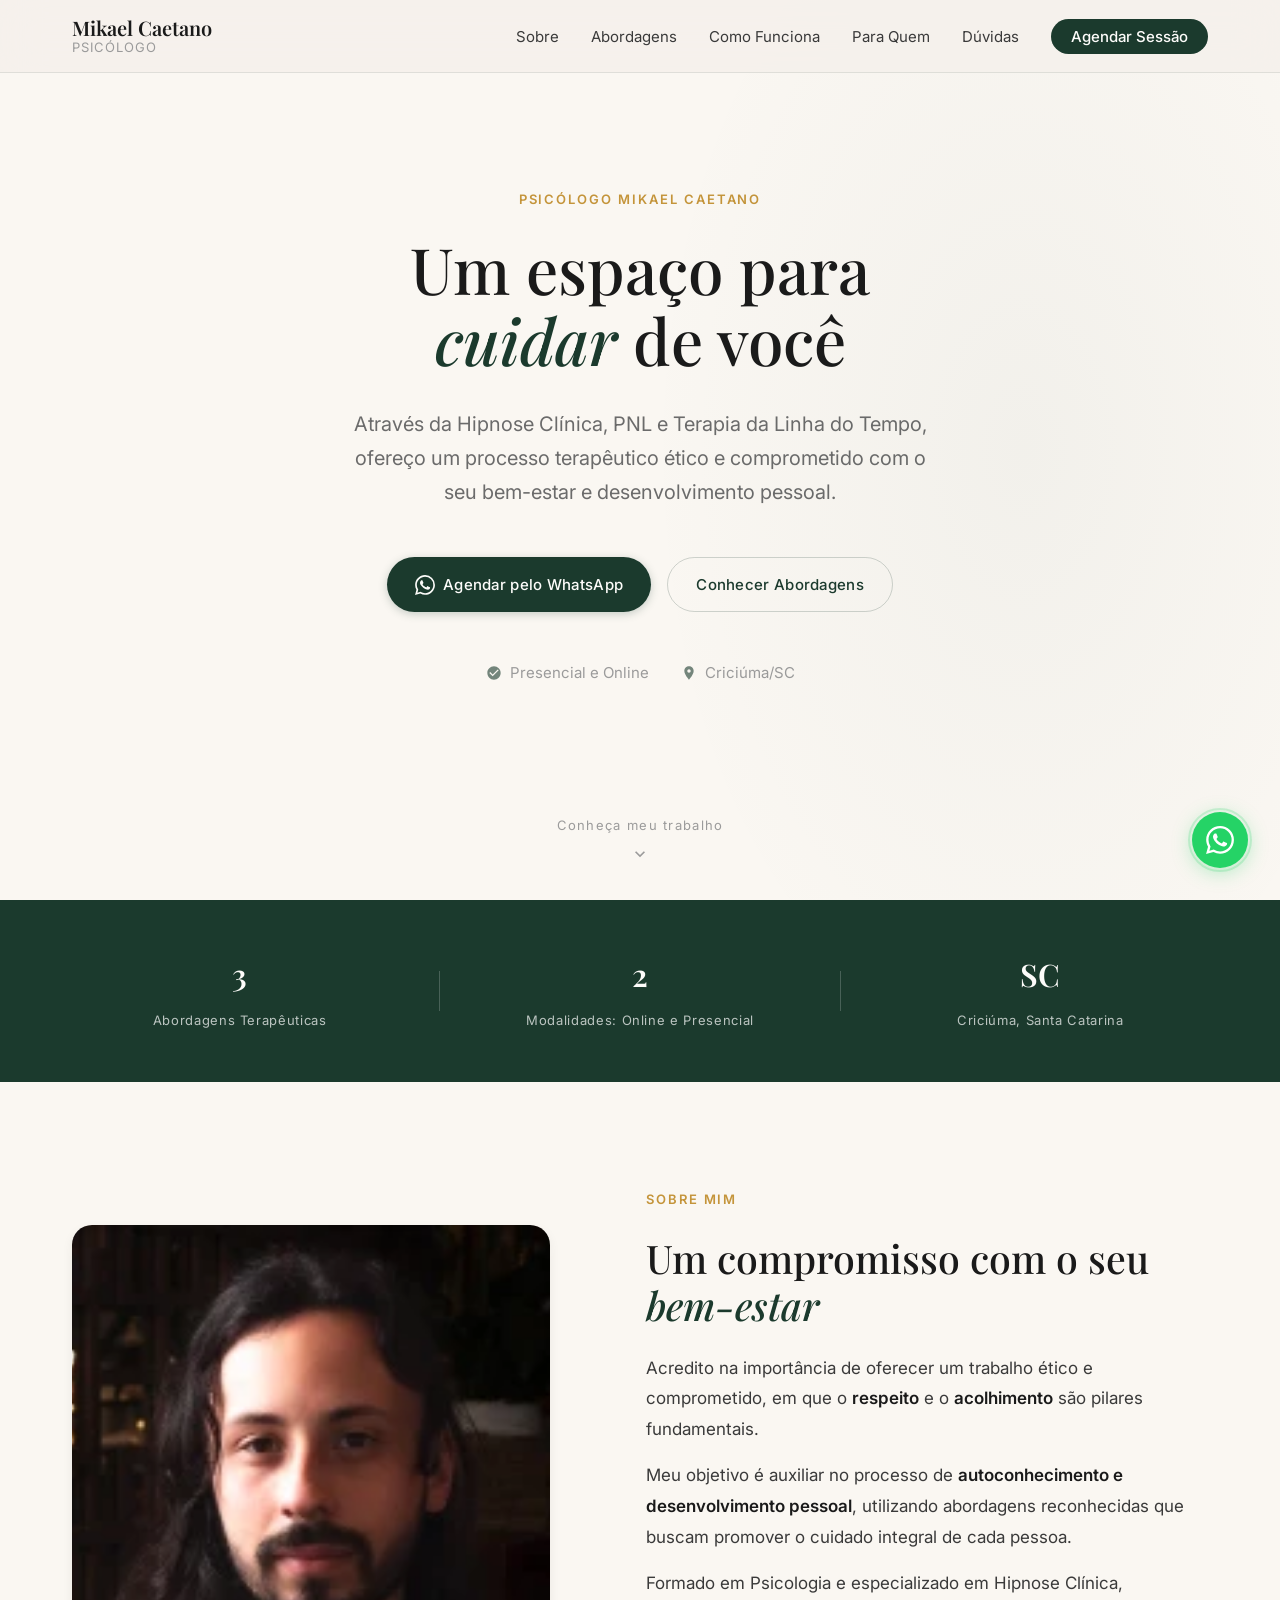
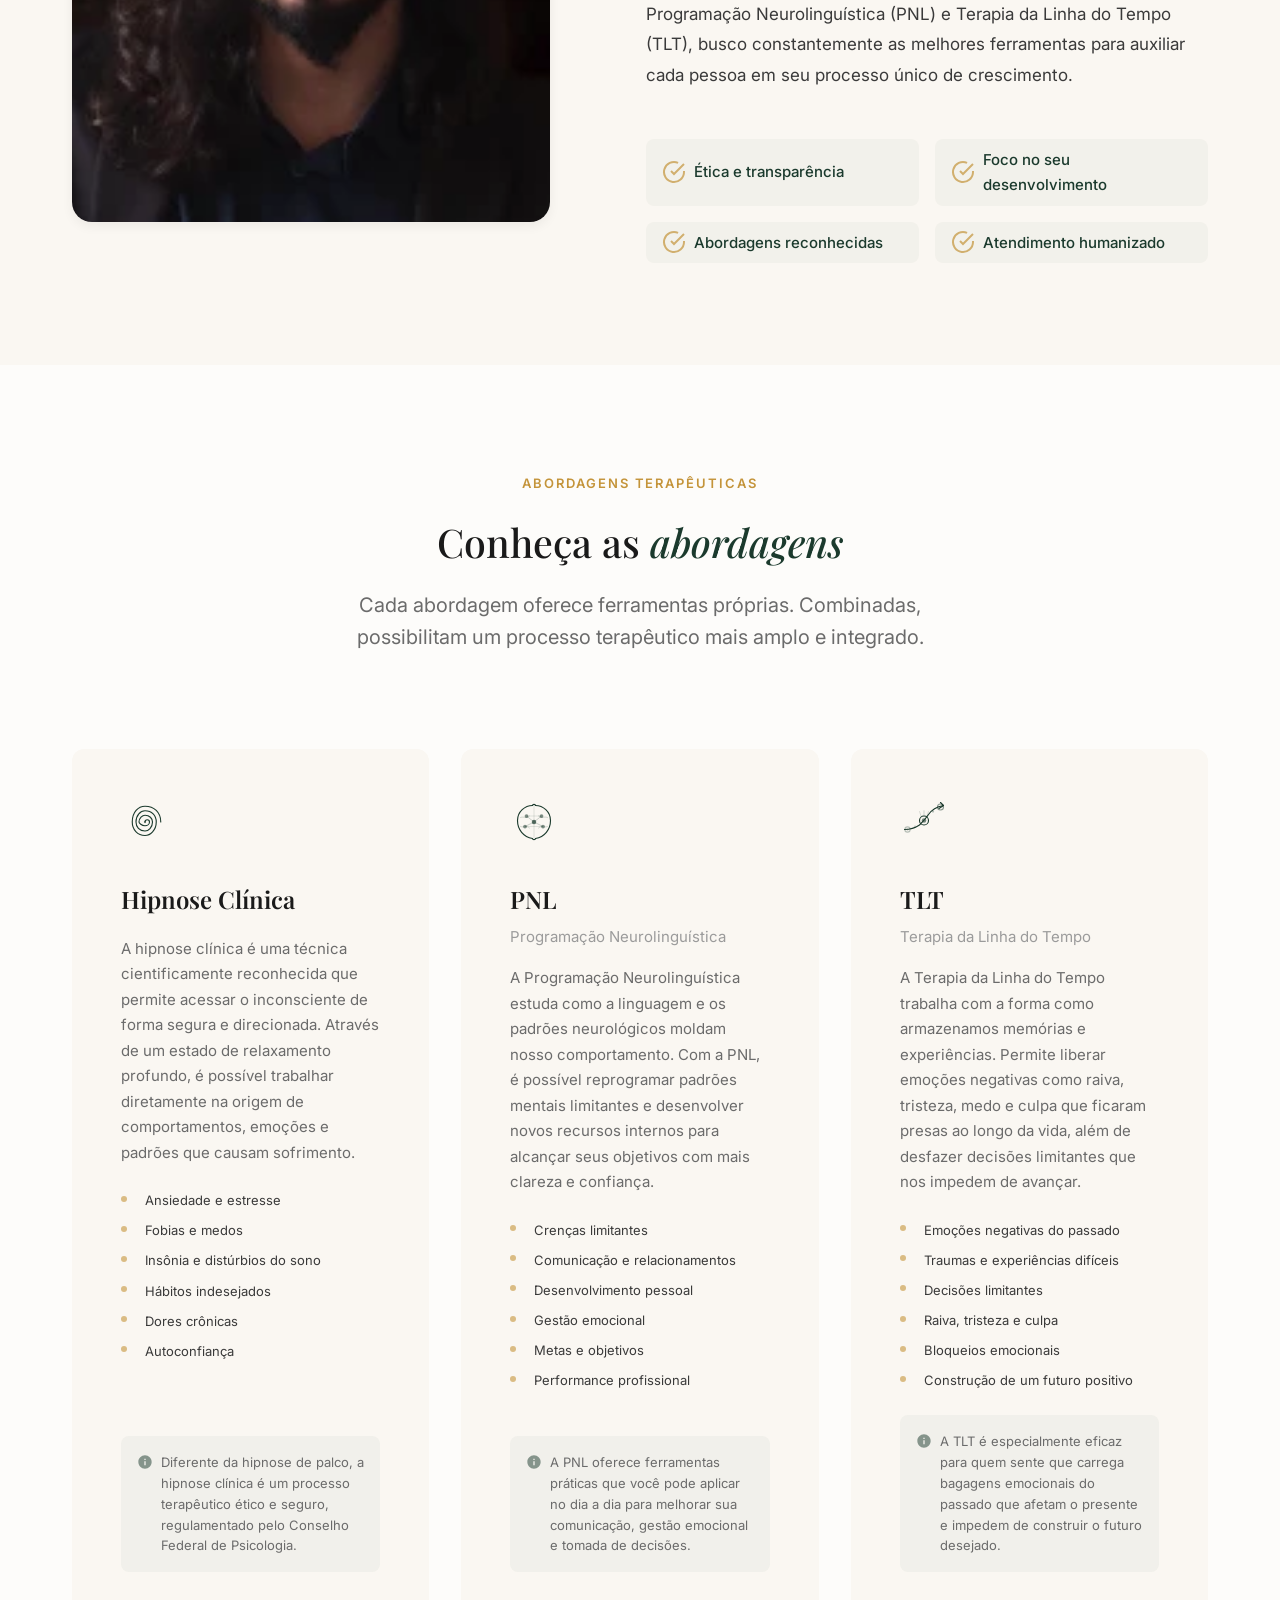
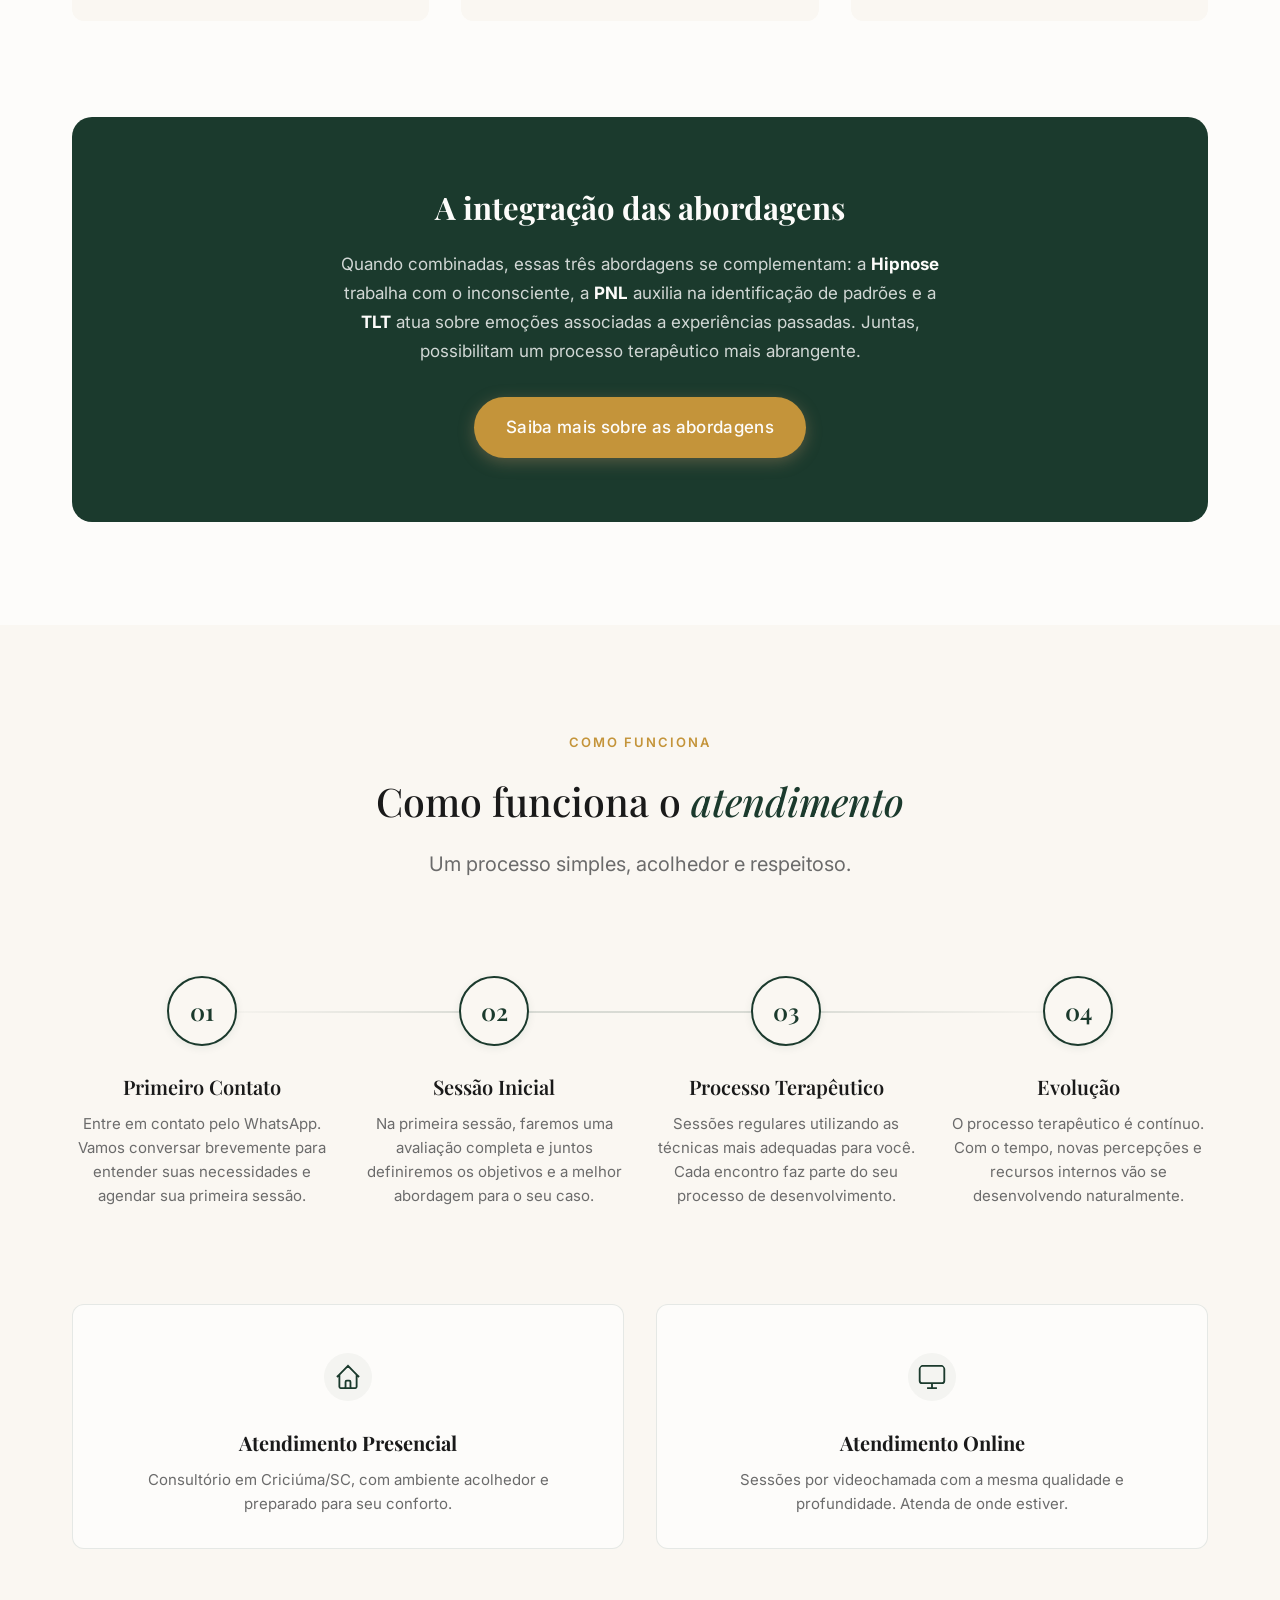
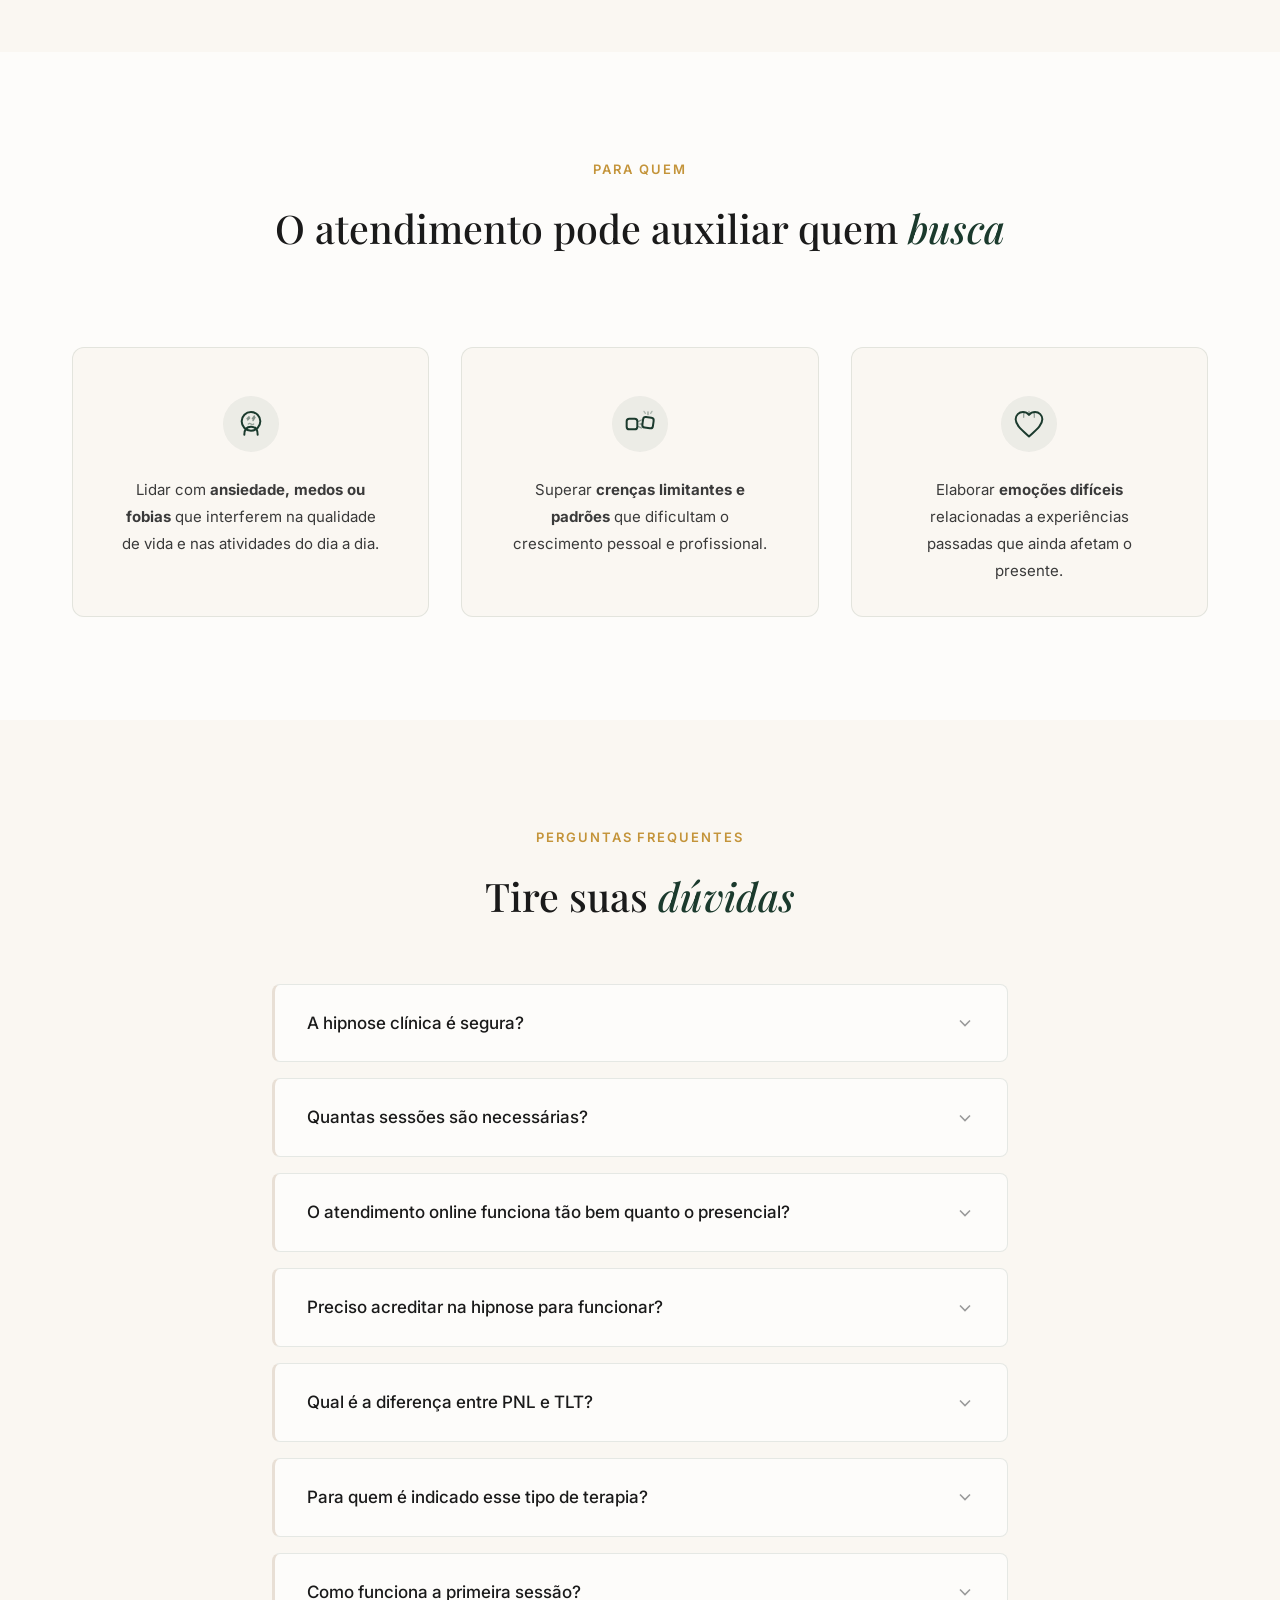
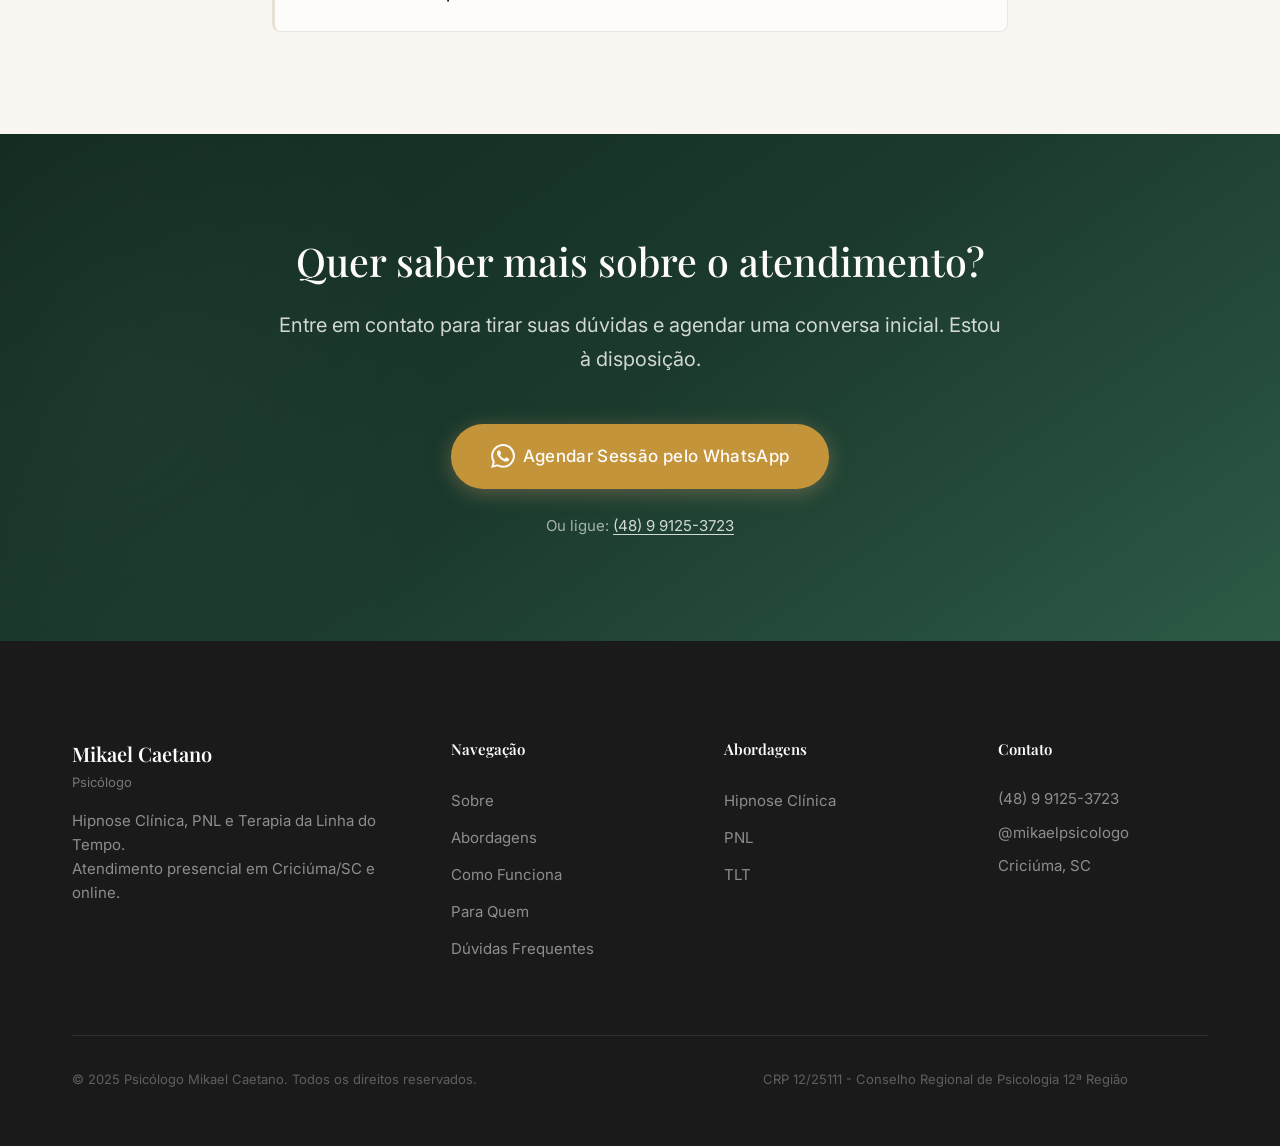
==== index.html @ 6d640dee "feat: initial website for Psicólogo Mikael Caetano Static single-page website with: - Hero, About, A" ====
<!DOCTYPE html>
<html lang="pt-BR">
<head>
  <meta charset="UTF-8">
  <meta name="viewport" content="width=device-width, initial-scale=1.0">
  <meta name="description" content="Psicólogo Mikael Caetano - CRP 12/25111. Hipnose Clínica, PNL e Terapia da Linha do Tempo em Criciúma/SC. Atendimento presencial e online.">
  <meta name="keywords" content="psicólogo criciúma, hipnose clínica, PNL, programação neurolinguística, terapia da linha do tempo, TLT, psicólogo online, hipnoterapia, psicologia criciúma SC, terapia online santa catarina">
  <meta name="author" content="Psicólogo Mikael Caetano">
  <meta name="robots" content="index, follow">

  <!-- Open Graph -->
  <meta property="og:title" content="Psicólogo Mikael Caetano | Hipnose, PNL e TLT em Criciúma/SC">
  <meta property="og:description" content="Hipnose Clínica, PNL e Terapia da Linha do Tempo. Atendimento presencial em Criciúma/SC e online.">
  <meta property="og:type" content="website">
  <meta property="og:locale" content="pt_BR">
  <meta property="og:image" content="/img/og-image.jpg">

  <!-- Twitter Card -->
  <meta name="twitter:card" content="summary_large_image">
  <meta name="twitter:title" content="Psicólogo Mikael Caetano | Hipnose, PNL e TLT">
  <meta name="twitter:description" content="Hipnose Clínica, PNL e Terapia da Linha do Tempo. Atendimento em Criciúma/SC e online.">

  <title>Psicólogo Mikael Caetano | Hipnose, PNL e TLT em Criciúma/SC</title>

  <link rel="canonical" href="https://mikaelpsicologo.com.br">
  <link rel="icon" type="image/svg+xml" href="src/img/favicon.svg">

  <!-- Google Fonts -->
  <link rel="preconnect" href="https://fonts.googleapis.com">
  <link rel="preconnect" href="https://fonts.gstatic.com" crossorigin>
  <link href="https://fonts.googleapis.com/css2?family=Playfair+Display:ital,wght@0,400;0,500;0,600;0,700;1,400;1,500&family=Inter:wght@300;400;500;600&display=swap" rel="stylesheet">

  <link rel="stylesheet" href="src/css/style.css">

  <!-- Schema.org Structured Data -->
  <script type="application/ld+json">
  {
    "@context": "https://schema.org",
    "@type": "ProfessionalService",
    "name": "Psicólogo Mikael Caetano",
    "description": "Psicólogo especialista em Hipnose Clínica, PNL e Terapia da Linha do Tempo. Atendimento presencial em Criciúma/SC e online.",
    "url": "https://mikaelpsicologo.com.br",
    "telephone": "+5548991253723",
    "address": {
      "@type": "PostalAddress",
      "addressLocality": "Criciúma",
      "addressRegion": "SC",
      "addressCountry": "BR"
    },
    "geo": {
      "@type": "GeoCoordinates",
      "latitude": "-28.6775",
      "longitude": "-49.3697"
    },
    "priceRange": "$$",
    "openingHoursSpecification": {
      "@type": "OpeningHoursSpecification",
      "dayOfWeek": ["Monday", "Tuesday", "Wednesday", "Thursday", "Friday"],
      "opens": "08:00",
      "closes": "19:00"
    },
    "hasCredential": {
      "@type": "EducationalOccupationalCredential",
      "credentialCategory": "Professional License",
      "recognizedBy": {
        "@type": "Organization",
        "name": "Conselho Regional de Psicologia - 12ª Região"
      }
    },
    "knowsAbout": ["Hipnose Clínica", "PNL", "Programação Neurolinguística", "Terapia da Linha do Tempo", "TLT", "Psicoterapia"],
    "areaServed": [
      {
        "@type": "City",
        "name": "Criciúma"
      },
      {
        "@type": "State",
        "name": "Santa Catarina"
      },
      {
        "@type": "Country",
        "name": "Brasil"
      }
    ],
    "makesOffer": [
      {
        "@type": "Offer",
        "itemOffered": {
          "@type": "Service",
          "name": "Hipnose Clínica",
          "description": "Sessões de hipnose clínica para tratamento de ansiedade, fobias, hábitos e desenvolvimento pessoal."
        }
      },
      {
        "@type": "Offer",
        "itemOffered": {
          "@type": "Service",
          "name": "PNL - Programação Neurolinguística",
          "description": "Técnicas de PNL para reprogramação de padrões mentais, superação de crenças limitantes e desenvolvimento de novas habilidades."
        }
      },
      {
        "@type": "Offer",
        "itemOffered": {
          "@type": "Service",
          "name": "Terapia da Linha do Tempo (TLT)",
          "description": "Liberação de emoções negativas e decisões limitantes do passado para uma vida mais plena no presente."
        }
      }
    ]
  }
  </script>
</head>
<body>
  <!-- Navigation -->
  <nav class="nav" id="nav" aria-label="Navegação principal">
    <div class="nav__container">
      <a href="#" class="nav__logo" aria-label="Início">
        <span class="nav__logo-name">Mikael Caetano</span>
        <span class="nav__logo-title">Psicólogo</span>
      </a>
      <button class="nav__toggle" id="nav-toggle" aria-label="Abrir menu" aria-expanded="false">
        <span></span>
        <span></span>
        <span></span>
      </button>
      <ul class="nav__menu" id="nav-menu">
        <li><a href="#sobre" class="nav__link">Sobre</a></li>
        <li><a href="#abordagens" class="nav__link">Abordagens</a></li>
        <li><a href="#como-funciona" class="nav__link">Como Funciona</a></li>
        <li><a href="#para-quem" class="nav__link">Para Quem</a></li>
        <li><a href="#faq" class="nav__link">Dúvidas</a></li>
        <li><a href="#contato" class="nav__link nav__link--cta">Agendar Sessão</a></li>
      </ul>
    </div>
  </nav>

  <!-- Hero Section -->
  <header class="hero" id="inicio">
    <div class="hero__container">
      <div class="hero__content">
        <p class="hero__tag">Psicólogo Mikael Caetano</p>
        <h1 class="hero__title">
          Um espaço para<br>
          <em>cuidar</em> de você
        </h1>
        <p class="hero__subtitle">
          Através da Hipnose Clínica, PNL e Terapia da Linha do Tempo,
          ofereço um processo terapêutico ético e comprometido
          com o seu bem-estar e desenvolvimento pessoal.
        </p>
        <div class="hero__actions">
          <a href="https://wa.me/5548991253723?text=Olá!%20Gostaria%20de%20saber%20mais%20sobre%20os%20atendimentos." class="btn btn--primary" target="_blank" rel="noopener">
            <svg class="btn__icon" viewBox="0 0 24 24" width="20" height="20" fill="currentColor"><path d="M17.472 14.382c-.297-.149-1.758-.867-2.03-.967-.273-.099-.471-.148-.67.15-.197.297-.767.966-.94 1.164-.173.199-.347.223-.644.075-.297-.15-1.255-.463-2.39-1.475-.883-.788-1.48-1.761-1.653-2.059-.173-.297-.018-.458.13-.606.134-.133.298-.347.446-.52.149-.174.198-.298.298-.497.099-.198.05-.371-.025-.52-.075-.149-.669-1.612-.916-2.207-.242-.579-.487-.5-.669-.51-.173-.008-.371-.01-.57-.01-.198 0-.52.074-.792.372-.272.297-1.04 1.016-1.04 2.479 0 1.462 1.065 2.875 1.213 3.074.149.198 2.096 3.2 5.077 4.487.709.306 1.262.489 1.694.625.712.227 1.36.195 1.871.118.571-.085 1.758-.719 2.006-1.413.248-.694.248-1.289.173-1.413-.074-.124-.272-.198-.57-.347m-5.421 7.403h-.004a9.87 9.87 0 01-5.031-1.378l-.361-.214-3.741.982.998-3.648-.235-.374a9.86 9.86 0 01-1.51-5.26c.001-5.45 4.436-9.884 9.888-9.884 2.64 0 5.122 1.03 6.988 2.898a9.825 9.825 0 012.893 6.994c-.003 5.45-4.437 9.884-9.885 9.884m8.413-18.297A11.815 11.815 0 0012.05 0C5.495 0 .16 5.335.157 11.892c0 2.096.547 4.142 1.588 5.945L.057 24l6.305-1.654a11.882 11.882 0 005.683 1.448h.005c6.554 0 11.89-5.335 11.893-11.893a11.821 11.821 0 00-3.48-8.413z"/></svg>
            Agendar pelo WhatsApp
          </a>
          <a href="#abordagens" class="btn btn--ghost">Conhecer Abordagens</a>
        </div>
        <div class="hero__credentials">
          <div class="hero__credential">
            <svg viewBox="0 0 24 24" width="16" height="16" fill="currentColor"><path d="M12 2C6.48 2 2 6.48 2 12s4.48 10 10 10 10-4.48 10-10S17.52 2 12 2zm-2 15l-5-5 1.41-1.41L10 14.17l7.59-7.59L19 8l-9 9z"/></svg>
            <span>Presencial e Online</span>
          </div>
          <div class="hero__credential">
            <svg viewBox="0 0 24 24" width="16" height="16" fill="currentColor"><path d="M12 2C8.13 2 5 5.13 5 9c0 5.25 7 13 7 13s7-7.75 7-13c0-3.87-3.13-7-7-7zm0 9.5c-1.38 0-2.5-1.12-2.5-2.5s1.12-2.5 2.5-2.5 2.5 1.12 2.5 2.5-1.12 2.5-2.5 2.5z"/></svg>
            <span>Criciúma/SC</span>
          </div>
        </div>
      </div>
    </div>
    <div class="hero__scroll-indicator">
      <span>Conheça meu trabalho</span>
      <svg viewBox="0 0 24 24" width="20" height="20" fill="currentColor"><path d="M7.41 8.59L12 13.17l4.59-4.58L18 10l-6 6-6-6 1.41-1.41z"/></svg>
    </div>
  </header>

  <!-- Social Proof Bar -->
  <section class="proof-bar" aria-label="Credenciais">
    <div class="proof-bar__container">
      <div class="proof-bar__item">
        <strong class="proof-bar__number">3</strong>
        <span class="proof-bar__label">Abordagens Terapêuticas</span>
      </div>
      <div class="proof-bar__divider"></div>
      <div class="proof-bar__item">
        <strong class="proof-bar__number">2</strong>
        <span class="proof-bar__label">Modalidades: Online e Presencial</span>
      </div>
      <div class="proof-bar__divider"></div>
      <div class="proof-bar__item">
        <strong class="proof-bar__number">SC</strong>
        <span class="proof-bar__label">Criciúma, Santa Catarina</span>
      </div>
    </div>
  </section>

  <!-- About Section -->
  <section class="about" id="sobre">
    <div class="about__container">
      <div class="about__image">
        <img src="src/img/mikael.webp" alt="Psicólogo Mikael Caetano" class="about__img" loading="lazy">
      </div>
      <div class="about__content">
        <span class="section-tag">Sobre Mim</span>
        <h2 class="section-title">Um compromisso com o seu <em>bem-estar</em></h2>
        <p class="about__text">
          Acredito na importância de oferecer um trabalho ético e comprometido,
          em que o <strong>respeito</strong> e o <strong>acolhimento</strong> são pilares fundamentais.
        </p>
        <p class="about__text">
          Meu objetivo é auxiliar no processo de <strong>autoconhecimento e desenvolvimento
          pessoal</strong>, utilizando abordagens reconhecidas que buscam promover
          o cuidado integral de cada pessoa.
        </p>
        <p class="about__text">
          Formado em Psicologia e especializado em Hipnose Clínica, Programação
          Neurolinguística (PNL) e Terapia da Linha do Tempo (TLT), busco
          constantemente as melhores ferramentas para auxiliar cada pessoa em seu
          processo único de crescimento.
        </p>
        <div class="about__highlights">
          <div class="about__highlight">
            <svg viewBox="0 0 24 24" width="24" height="24" fill="none" stroke="currentColor" stroke-width="2"><path d="M22 11.08V12a10 10 0 1 1-5.93-9.14"/><polyline points="22 4 12 14.01 9 11.01"/></svg>
            <span>Ética e transparência</span>
          </div>
          <div class="about__highlight">
            <svg viewBox="0 0 24 24" width="24" height="24" fill="none" stroke="currentColor" stroke-width="2"><path d="M22 11.08V12a10 10 0 1 1-5.93-9.14"/><polyline points="22 4 12 14.01 9 11.01"/></svg>
            <span>Foco no seu desenvolvimento</span>
          </div>
          <div class="about__highlight">
            <svg viewBox="0 0 24 24" width="24" height="24" fill="none" stroke="currentColor" stroke-width="2"><path d="M22 11.08V12a10 10 0 1 1-5.93-9.14"/><polyline points="22 4 12 14.01 9 11.01"/></svg>
            <span>Abordagens reconhecidas</span>
          </div>
          <div class="about__highlight">
            <svg viewBox="0 0 24 24" width="24" height="24" fill="none" stroke="currentColor" stroke-width="2"><path d="M22 11.08V12a10 10 0 1 1-5.93-9.14"/><polyline points="22 4 12 14.01 9 11.01"/></svg>
            <span>Atendimento humanizado</span>
          </div>
        </div>
      </div>
    </div>
  </section>

  <!-- Approaches / Services Section -->
  <section class="approaches" id="abordagens">
    <div class="approaches__container">
      <div class="approaches__header">
        <span class="section-tag">Abordagens Terapêuticas</span>
        <h2 class="section-title">Conheça as <em>abordagens</em></h2>
        <p class="section-subtitle">
          Cada abordagem oferece ferramentas próprias. Combinadas, possibilitam
          um processo terapêutico mais amplo e integrado.
        </p>
      </div>

      <div class="approaches__grid">
        <!-- Hipnose Clínica -->
        <article class="approach-card" id="hipnose">
          <div class="approach-card__icon">
            <svg viewBox="0 0 64 64" width="48" height="48" fill="none" stroke="currentColor" stroke-width="1.5">
              <!-- Clinical Hypnosis: classic expanding spiral (trance/focused attention) -->
              <!-- Archimedean spiral expanding outward from center -->
              <path d="M32 32
                C32 30.5, 33.5 29, 35 29
                C36.5 29, 38 30.5, 38 32
                C38 34.5, 35.5 37, 32 37
                C27.5 37, 24 33.5, 24 32
                C24 27, 28.5 23, 32 23
                C38 23, 42 27, 42 32
                C42 39.5, 36.5 44, 32 44
                C24.5 44, 20 38.5, 20 32
                C20 23, 26 17, 32 17
                C41 17, 47 23, 47 32
                C47 43, 39 50, 32 50
                C22 50, 15 42, 15 32
                C15 19, 23 11, 32 11
                C44 11, 53 19, 53 32" stroke-linecap="round"/>
              <!-- Central focal point -->
              <circle cx="32" cy="32" r="1.5" fill="currentColor" stroke="none" opacity="0.6"/>
            </svg>
          </div>
          <h3 class="approach-card__title">Hipnose Clínica</h3>
          <p class="approach-card__description">
            A hipnose clínica é uma técnica cientificamente reconhecida que permite
            acessar o inconsciente de forma segura e direcionada. Através de um estado
            de relaxamento profundo, é possível trabalhar diretamente na origem de
            comportamentos, emoções e padrões que causam sofrimento.
          </p>
          <ul class="approach-card__benefits">
            <li>Ansiedade e estresse</li>
            <li>Fobias e medos</li>
            <li>Insônia e distúrbios do sono</li>
            <li>Hábitos indesejados</li>
            <li>Dores crônicas</li>
            <li>Autoconfiança</li>
          </ul>
          <div class="approach-card__note">
            <svg viewBox="0 0 24 24" width="16" height="16" fill="currentColor"><path d="M12 2C6.48 2 2 6.48 2 12s4.48 10 10 10 10-4.48 10-10S17.52 2 12 2zm1 15h-2v-6h2v6zm0-8h-2V7h2v2z"/></svg>
            <span>Diferente da hipnose de palco, a hipnose clínica é um processo terapêutico
            ético e seguro, regulamentado pelo Conselho Federal de Psicologia.</span>
          </div>
        </article>

        <!-- PNL -->
        <article class="approach-card" id="pnl">
          <div class="approach-card__icon">
            <svg viewBox="0 0 64 64" width="48" height="48" fill="none" stroke="currentColor" stroke-width="1.5">
              <!-- NLP: Brain outline with neural network nodes and connections -->
              <!-- Brain left hemisphere -->
              <path d="M30 10 C20 10, 10 18, 10 30 C10 42, 18 52, 30 54" stroke-linecap="round"/>
              <!-- Brain right hemisphere -->
              <path d="M34 10 C44 10, 54 18, 54 30 C54 42, 46 52, 34 54" stroke-linecap="round"/>
              <!-- Central divide -->
              <path d="M32 10 L32 54" stroke-width="0.8" opacity="0.2"/>
              <!-- Brain top curve -->
              <path d="M30 10 C30 8, 34 8, 34 10" stroke-linecap="round"/>
              <!-- Brain bottom curve -->
              <path d="M30 54 C30 56, 34 56, 34 54" stroke-linecap="round"/>
              <!-- Brain fold details -->
              <path d="M14 26 C18 24, 22 28, 26 24" stroke-width="1" opacity="0.25" stroke-linecap="round"/>
              <path d="M38 24 C42 28, 46 24, 50 26" stroke-width="1" opacity="0.25" stroke-linecap="round"/>
              <path d="M14 38 C18 40, 22 36, 26 40" stroke-width="1" opacity="0.25" stroke-linecap="round"/>
              <path d="M38 40 C42 36, 46 40, 50 38" stroke-width="1" opacity="0.25" stroke-linecap="round"/>
              <!-- Neural nodes (programming points) -->
              <circle cx="22" cy="24" r="2.5" fill="currentColor" stroke="none" opacity="0.55"/>
              <circle cx="42" cy="24" r="2.5" fill="currentColor" stroke="none" opacity="0.55"/>
              <circle cx="20" cy="38" r="2.5" fill="currentColor" stroke="none" opacity="0.55"/>
              <circle cx="44" cy="38" r="2.5" fill="currentColor" stroke="none" opacity="0.55"/>
              <circle cx="32" cy="32" r="3" fill="currentColor" stroke="none" opacity="0.7"/>
              <!-- Neural connections between nodes -->
              <line x1="22" y1="24" x2="32" y2="32" stroke-width="1" opacity="0.3"/>
              <line x1="42" y1="24" x2="32" y2="32" stroke-width="1" opacity="0.3"/>
              <line x1="20" y1="38" x2="32" y2="32" stroke-width="1" opacity="0.3"/>
              <line x1="44" y1="38" x2="32" y2="32" stroke-width="1" opacity="0.3"/>
              <line x1="22" y1="24" x2="42" y2="24" stroke-width="0.8" opacity="0.2"/>
              <line x1="20" y1="38" x2="44" y2="38" stroke-width="0.8" opacity="0.2"/>
            </svg>
          </div>
          <h3 class="approach-card__title">PNL <span class="approach-card__title-sub">Programação Neurolinguística</span></h3>
          <p class="approach-card__description">
            A Programação Neurolinguística estuda como a linguagem e os padrões
            neurológicos moldam nosso comportamento. Com a PNL, é possível reprogramar
            padrões mentais limitantes e desenvolver novos recursos internos para
            alcançar seus objetivos com mais clareza e confiança.
          </p>
          <ul class="approach-card__benefits">
            <li>Crenças limitantes</li>
            <li>Comunicação e relacionamentos</li>
            <li>Desenvolvimento pessoal</li>
            <li>Gestão emocional</li>
            <li>Metas e objetivos</li>
            <li>Performance profissional</li>
          </ul>
          <div class="approach-card__note">
            <svg viewBox="0 0 24 24" width="16" height="16" fill="currentColor"><path d="M12 2C6.48 2 2 6.48 2 12s4.48 10 10 10 10-4.48 10-10S17.52 2 12 2zm1 15h-2v-6h2v6zm0-8h-2V7h2v2z"/></svg>
            <span>A PNL oferece ferramentas práticas que você pode aplicar no dia a dia
            para melhorar sua comunicação, gestão emocional e tomada de decisões.</span>
          </div>
        </article>

        <!-- TLT -->
        <article class="approach-card" id="tlt">
          <div class="approach-card__icon">
            <svg viewBox="0 0 64 64" width="48" height="48" fill="none" stroke="currentColor" stroke-width="1.5">
              <!-- TLT: Timeline flowing from past through present to future with upward transformation -->
              <!-- Main timeline path arcing upward toward the future -->
              <path d="M6 42 C14 42, 20 40, 26 36 C30 32, 34 28, 38 22 C42 16, 48 12, 58 10" stroke-linecap="round"/>
              <!-- Arrow tip at future end -->
              <path d="M52 14 L58 10 L54 6" stroke-linecap="round" stroke-linejoin="round"/>
              <!-- Past node (small, faded -- representing the past) -->
              <circle cx="10" cy="42" r="3.5" opacity="0.3"/>
              <circle cx="10" cy="42" r="1.5" fill="currentColor" stroke="none" opacity="0.25"/>
              <!-- Present node (prominent, highlighted -- the now) -->
              <circle cx="32" cy="30" r="6"/>
              <circle cx="32" cy="30" r="3" fill="currentColor" stroke="none" opacity="0.6"/>
              <!-- Future node (aspirational, open) -->
              <circle cx="54" cy="12" r="4" opacity="0.5"/>
              <!-- Small connecting dots along the timeline for continuity -->
              <circle cx="20" cy="38" r="1.5" fill="currentColor" stroke="none" opacity="0.2"/>
              <circle cx="44" cy="18" r="1.5" fill="currentColor" stroke="none" opacity="0.3"/>
              <!-- Subtle release/liberation lines rising from the present -->
              <path d="M28 24 L26 18" stroke-width="1" opacity="0.2" stroke-linecap="round"/>
              <path d="M32 23 L32 17" stroke-width="1" opacity="0.25" stroke-linecap="round"/>
              <path d="M36 24 L38 18" stroke-width="1" opacity="0.2" stroke-linecap="round"/>
            </svg>
          </div>
          <h3 class="approach-card__title">TLT <span class="approach-card__title-sub">Terapia da Linha do Tempo</span></h3>
          <p class="approach-card__description">
            A Terapia da Linha do Tempo trabalha com a forma como armazenamos
            memórias e experiências. Permite liberar emoções negativas como raiva,
            tristeza, medo e culpa que ficaram presas ao longo da vida, além de
            desfazer decisões limitantes que nos impedem de avançar.
          </p>
          <ul class="approach-card__benefits">
            <li>Emoções negativas do passado</li>
            <li>Traumas e experiências difíceis</li>
            <li>Decisões limitantes</li>
            <li>Raiva, tristeza e culpa</li>
            <li>Bloqueios emocionais</li>
            <li>Construção de um futuro positivo</li>
          </ul>
          <div class="approach-card__note">
            <svg viewBox="0 0 24 24" width="16" height="16" fill="currentColor"><path d="M12 2C6.48 2 2 6.48 2 12s4.48 10 10 10 10-4.48 10-10S17.52 2 12 2zm1 15h-2v-6h2v6zm0-8h-2V7h2v2z"/></svg>
            <span>A TLT é especialmente eficaz para quem sente que carrega bagagens emocionais
            do passado que afetam o presente e impedem de construir o futuro desejado.</span>
          </div>
        </article>
      </div>

      <div class="approaches__integration">
        <div class="approaches__integration-content">
          <h3>A integração das abordagens</h3>
          <p>
            Quando combinadas, essas três abordagens se complementam: a
            <strong>Hipnose</strong> trabalha com o inconsciente, a <strong>PNL</strong> auxilia
            na identificação de padrões e a <strong>TLT</strong> atua sobre emoções
            associadas a experiências passadas. Juntas, possibilitam um
            processo terapêutico mais abrangente.
          </p>
          <a href="https://wa.me/5548991253723?text=Olá!%20Gostaria%20de%20saber%20mais%20sobre%20as%20abordagens%20terapêuticas." class="btn btn--primary" target="_blank" rel="noopener">
            Saiba mais sobre as abordagens
          </a>
        </div>
      </div>
    </div>
  </section>

  <!-- How It Works Section -->
  <section class="process" id="como-funciona">
    <div class="process__container">
      <div class="process__header">
        <span class="section-tag">Como Funciona</span>
        <h2 class="section-title">Como funciona o <em>atendimento</em></h2>
        <p class="section-subtitle">
          Um processo simples, acolhedor e respeitoso.
        </p>
      </div>

      <div class="process__steps">
        <div class="process__step">
          <div class="process__step-number">01</div>
          <h3 class="process__step-title">Primeiro Contato</h3>
          <p class="process__step-text">
            Entre em contato pelo WhatsApp. Vamos conversar brevemente para
            entender suas necessidades e agendar sua primeira sessão.
          </p>
        </div>
        <div class="process__step">
          <div class="process__step-number">02</div>
          <h3 class="process__step-title">Sessão Inicial</h3>
          <p class="process__step-text">
            Na primeira sessão, faremos uma avaliação completa e juntos
            definiremos os objetivos e a melhor abordagem para o seu caso.
          </p>
        </div>
        <div class="process__step">
          <div class="process__step-number">03</div>
          <h3 class="process__step-title">Processo Terapêutico</h3>
          <p class="process__step-text">
            Sessões regulares utilizando as técnicas mais adequadas para você.
            Cada encontro faz parte do seu processo de desenvolvimento.
          </p>
        </div>
        <div class="process__step">
          <div class="process__step-number">04</div>
          <h3 class="process__step-title">Evolução</h3>
          <p class="process__step-text">
            O processo terapêutico é contínuo. Com o tempo, novas percepções
            e recursos internos vão se desenvolvendo naturalmente.
          </p>
        </div>
      </div>

      <div class="process__modalities">
        <div class="process__modality">
          <svg viewBox="-1 -1 26 26" width="32" height="32" fill="none" stroke="currentColor" stroke-width="1.5">
            <path d="M3 12l2-2m0 0l7-7 7 7M5 10v10a1 1 0 001 1h3m10-11l2 2m-2-2v10a1 1 0 01-1 1h-3m-6 0a1 1 0 001-1v-4a1 1 0 011-1h2a1 1 0 011 1v4a1 1 0 001 1m-6 0h6"/>
          </svg>
          <h4>Atendimento Presencial</h4>
          <p>Consultório em Criciúma/SC, com ambiente acolhedor e preparado para seu conforto.</p>
        </div>
        <div class="process__modality">
          <svg viewBox="-1 0 26 24" width="32" height="32" fill="none" stroke="currentColor" stroke-width="1.5">
            <rect x="2" y="3" width="20" height="14" rx="2" ry="2"/>
            <line x1="8" y1="21" x2="16" y2="21"/>
            <line x1="12" y1="17" x2="12" y2="21"/>
          </svg>
          <h4>Atendimento Online</h4>
          <p>Sessões por videochamada com a mesma qualidade e profundidade. Atenda de onde estiver.</p>
        </div>
      </div>
    </div>
  </section>

  <!-- For Whom Section -->
  <section class="testimonials" id="para-quem">
    <div class="testimonials__container">
      <div class="testimonials__header">
        <span class="section-tag">Para Quem</span>
        <h2 class="section-title">O atendimento pode auxiliar quem <em>busca</em></h2>
      </div>

      <div class="testimonials__grid">
        <div class="testimonial-card">
          <div class="approach-card__icon">
            <svg viewBox="0 0 24 24" width="32" height="32" fill="none" stroke="currentColor" stroke-width="1.5">
              <!-- Anxiety/fears: head silhouette with scattered worry lines calming into order -->
              <circle cx="12" cy="10" r="7"/>
              <path d="M7 20 C7 16, 9 14, 12 14 C15 14, 17 16, 17 20" stroke-linecap="round"/>
              <!-- Anxiety zigzag lines inside head -->
              <path d="M9 8 L10.5 6.5 L9.5 9 L11 7.5" stroke-width="1" opacity="0.5" stroke-linecap="round" stroke-linejoin="round"/>
              <path d="M13 8 L14.5 6 L13.5 9.5 L15 7" stroke-width="1" opacity="0.5" stroke-linecap="round" stroke-linejoin="round"/>
              <!-- Small calming wave emerging -->
              <path d="M10 12 Q11 11, 12 12 Q13 13, 14 12" stroke-width="1" opacity="0.4" stroke-linecap="round"/>
            </svg>
          </div>
          <p class="testimonial-card__text">
            Lidar com <strong>ansiedade, medos ou fobias</strong> que interferem
            na qualidade de vida e nas atividades do dia a dia.
          </p>
        </div>

        <div class="testimonial-card">
          <div class="approach-card__icon">
            <svg viewBox="0 0 24 24" width="32" height="32" fill="none" stroke="currentColor" stroke-width="1.5">
              <!-- Limiting beliefs: broken chain link representing freedom from mental constraints -->
              <!-- Left chain link -->
              <rect x="2" y="8" width="8" height="8" rx="2"/>
              <!-- Right chain link (breaking away) -->
              <rect x="14" y="7" width="8" height="8" rx="2" transform="rotate(8 18 11)"/>
              <!-- Break/separation spark lines -->
              <path d="M11 10 L13 9" stroke-width="1" opacity="0.5" stroke-linecap="round"/>
              <path d="M11 14 L13 15" stroke-width="1" opacity="0.5" stroke-linecap="round"/>
              <path d="M12 12 L14 12" stroke-width="1" opacity="0.5" stroke-linecap="round"/>
              <!-- Upward freedom spark -->
              <path d="M18 5 L18 3" stroke-width="1" opacity="0.4" stroke-linecap="round"/>
              <path d="M16 4 L15 2.5" stroke-width="1" opacity="0.3" stroke-linecap="round"/>
              <path d="M20 4 L21 2.5" stroke-width="1" opacity="0.3" stroke-linecap="round"/>
            </svg>
          </div>
          <p class="testimonial-card__text">
            Superar <strong>crenças limitantes e padrões</strong> que dificultam
            o crescimento pessoal e profissional.
          </p>
        </div>

        <div class="testimonial-card">
          <div class="approach-card__icon">
            <svg viewBox="0 0 24 24" width="32" height="32" fill="none" stroke="currentColor" stroke-width="1.5">
              <!-- Difficult emotions: heart releasing/lightening emotional weight -->
              <!-- Heart shape -->
              <path d="M12 21.35l-1.45-1.32C5.4 15.36 2 12.28 2 8.5 2 5.42 4.42 3 7.5 3c1.74 0 3.41.81 4.5 2.09C13.09 3.81 14.76 3 16.5 3 19.58 3 22 5.42 22 8.5c0 3.78-3.4 6.86-8.55 11.54L12 21.35z" stroke-linejoin="round"/>
              <!-- Rising release lines (emotional weight lifting) -->
              <path d="M8 7 L8 4" stroke-width="1" opacity="0.4" stroke-linecap="round"/>
              <path d="M12 5.5 L12 2.5" stroke-width="1" opacity="0.4" stroke-linecap="round"/>
              <path d="M16 7 L16 4" stroke-width="1" opacity="0.4" stroke-linecap="round"/>
            </svg>
          </div>
          <p class="testimonial-card__text">
            Elaborar <strong>emoções difíceis</strong> relacionadas a experiências
            passadas que ainda afetam o presente.
          </p>
        </div>
      </div>
    </div>
  </section>

  <!-- FAQ Section -->
  <section class="faq" id="faq">
    <div class="faq__container">
      <div class="faq__header">
        <span class="section-tag">Perguntas Frequentes</span>
        <h2 class="section-title">Tire suas <em>dúvidas</em></h2>
      </div>

      <div class="faq__list">
        <details class="faq__item">
          <summary class="faq__question">
            A hipnose clínica é segura?
            <svg class="faq__chevron" viewBox="0 0 24 24" width="20" height="20" fill="none" stroke="currentColor" stroke-width="2"><polyline points="6 9 12 15 18 9"/></svg>
          </summary>
          <div class="faq__answer">
            <p>Sim, completamente segura. A hipnose clínica é reconhecida pelo Conselho
            Federal de Psicologia (CFP) como uma prática terapêutica legítima. Diferente
            da hipnose de entretenimento, o processo clínico é ético, controlado e você
            mantém consciência durante toda a sessão. Não é possível fazer nada contra
            sua vontade.</p>
          </div>
        </details>

        <details class="faq__item">
          <summary class="faq__question">
            Quantas sessões são necessárias?
            <svg class="faq__chevron" viewBox="0 0 24 24" width="20" height="20" fill="none" stroke="currentColor" stroke-width="2"><polyline points="6 9 12 15 18 9"/></svg>
          </summary>
          <div class="faq__answer">
            <p>O número de sessões varia de acordo com cada pessoa e sua demanda.
            Algumas questões podem ser trabalhadas em poucas sessões, enquanto outras
            podem necessitar de um acompanhamento mais prolongado. Na primeira sessão,
            faremos uma avaliação completa e traçaremos um plano terapêutico adequado
            às suas necessidades.</p>
          </div>
        </details>

        <details class="faq__item">
          <summary class="faq__question">
            O atendimento online funciona tão bem quanto o presencial?
            <svg class="faq__chevron" viewBox="0 0 24 24" width="20" height="20" fill="none" stroke="currentColor" stroke-width="2"><polyline points="6 9 12 15 18 9"/></svg>
          </summary>
          <div class="faq__answer">
            <p>Sim! O atendimento online é tão eficaz quanto o presencial. As técnicas
            de hipnose, PNL e TLT são perfeitamente adaptáveis ao formato online.
            O importante é que você esteja em um ambiente tranquilo e confortável.
            Muitos pacientes preferem o formato online pela praticidade e comodidade.</p>
          </div>
        </details>

        <details class="faq__item">
          <summary class="faq__question">
            Preciso acreditar na hipnose para funcionar?
            <svg class="faq__chevron" viewBox="0 0 24 24" width="20" height="20" fill="none" stroke="currentColor" stroke-width="2"><polyline points="6 9 12 15 18 9"/></svg>
          </summary>
          <div class="faq__answer">
            <p>Não necessariamente. A hipnose é um fenômeno natural que ocorre
            independentemente de crenças. O que é importante é estar aberto ao
            processo e ter disposição para o trabalho terapêutico. A hipnose clínica
            é um fenômeno natural e não depende de convicção prévia.</p>
          </div>
        </details>

        <details class="faq__item">
          <summary class="faq__question">
            Qual é a diferença entre PNL e TLT?
            <svg class="faq__chevron" viewBox="0 0 24 24" width="20" height="20" fill="none" stroke="currentColor" stroke-width="2"><polyline points="6 9 12 15 18 9"/></svg>
          </summary>
          <div class="faq__answer">
            <p>A PNL (Programação Neurolinguística) foca em identificar e reprogramar
            padrões de pensamento e comportamento no presente. Já a TLT (Terapia da
            Linha do Tempo) trabalha especificamente com a liberação de emoções
            negativas e decisões limitantes associadas a eventos do passado.
            Ambas se complementam perfeitamente no processo terapêutico.</p>
          </div>
        </details>

        <details class="faq__item">
          <summary class="faq__question">
            Para quem é indicado esse tipo de terapia?
            <svg class="faq__chevron" viewBox="0 0 24 24" width="20" height="20" fill="none" stroke="currentColor" stroke-width="2"><polyline points="6 9 12 15 18 9"/></svg>
          </summary>
          <div class="faq__answer">
            <p>Para qualquer pessoa que busque autoconhecimento e cuidado emocional. Seja
            para superar ansiedade, fobias, traumas, hábitos indesejados, crenças
            limitantes, ou simplesmente para desenvolvimento pessoal e autoconhecimento.
            Se você sente que algo precisa mudar e está disposto(a) a investir em si,
            essas abordagens podem ajudar.</p>
          </div>
        </details>

        <details class="faq__item">
          <summary class="faq__question">
            Como funciona a primeira sessão?
            <svg class="faq__chevron" viewBox="0 0 24 24" width="20" height="20" fill="none" stroke="currentColor" stroke-width="2"><polyline points="6 9 12 15 18 9"/></svg>
          </summary>
          <div class="faq__answer">
            <p>A primeira sessão é dedicada a conhecer você, entender sua história
            e suas necessidades. Conversaremos sobre seus objetivos, expectativas e
            eu explicarei detalhadamente como cada abordagem funciona. Juntos,
            definiremos o melhor caminho terapêutico. É um momento de acolhimento,
            sem julgamentos.</p>
          </div>
        </details>
      </div>
    </div>
  </section>

  <!-- CTA Section -->
  <section class="cta-section" id="contato">
    <div class="cta-section__container">
      <div class="cta-section__content">
        <h2 class="cta-section__title">Quer saber mais sobre o atendimento?</h2>
        <p class="cta-section__text">
          Entre em contato para tirar suas dúvidas e agendar
          uma conversa inicial. Estou à disposição.
        </p>
        <a href="https://wa.me/5548991253723?text=Olá!%20Gostaria%20de%20agendar%20uma%20sessão." class="btn btn--primary btn--large" target="_blank" rel="noopener">
          <svg class="btn__icon" viewBox="0 0 24 24" width="24" height="24" fill="currentColor"><path d="M17.472 14.382c-.297-.149-1.758-.867-2.03-.967-.273-.099-.471-.148-.67.15-.197.297-.767.966-.94 1.164-.173.199-.347.223-.644.075-.297-.15-1.255-.463-2.39-1.475-.883-.788-1.48-1.761-1.653-2.059-.173-.297-.018-.458.13-.606.134-.133.298-.347.446-.52.149-.174.198-.298.298-.497.099-.198.05-.371-.025-.52-.075-.149-.669-1.612-.916-2.207-.242-.579-.487-.5-.669-.51-.173-.008-.371-.01-.57-.01-.198 0-.52.074-.792.372-.272.297-1.04 1.016-1.04 2.479 0 1.462 1.065 2.875 1.213 3.074.149.198 2.096 3.2 5.077 4.487.709.306 1.262.489 1.694.625.712.227 1.36.195 1.871.118.571-.085 1.758-.719 2.006-1.413.248-.694.248-1.289.173-1.413-.074-.124-.272-.198-.57-.347m-5.421 7.403h-.004a9.87 9.87 0 01-5.031-1.378l-.361-.214-3.741.982.998-3.648-.235-.374a9.86 9.86 0 01-1.51-5.26c.001-5.45 4.436-9.884 9.888-9.884 2.64 0 5.122 1.03 6.988 2.898a9.825 9.825 0 012.893 6.994c-.003 5.45-4.437 9.884-9.885 9.884m8.413-18.297A11.815 11.815 0 0012.05 0C5.495 0 .16 5.335.157 11.892c0 2.096.547 4.142 1.588 5.945L.057 24l6.305-1.654a11.882 11.882 0 005.683 1.448h.005c6.554 0 11.89-5.335 11.893-11.893a11.821 11.821 0 00-3.48-8.413z"/></svg>
          Agendar Sessão pelo WhatsApp
        </a>
        <p class="cta-section__phone">
          Ou ligue: <a href="tel:+5548991253723">(48) 9 9125-3723</a>
        </p>
      </div>
    </div>
  </section>

  <!-- Footer -->
  <footer class="footer">
    <div class="footer__container">
      <div class="footer__main">
        <div class="footer__brand">
          <span class="footer__logo-name">Mikael Caetano</span>
          <span class="footer__logo-title">Psicólogo</span>
          <p class="footer__brand-text">
            Hipnose Clínica, PNL e Terapia da Linha do Tempo.<br>
            Atendimento presencial em Criciúma/SC e online.
          </p>
        </div>
        <div class="footer__links">
          <h4>Navegação</h4>
          <ul>
            <li><a href="#sobre">Sobre</a></li>
            <li><a href="#abordagens">Abordagens</a></li>
            <li><a href="#como-funciona">Como Funciona</a></li>
            <li><a href="#para-quem">Para Quem</a></li>
            <li><a href="#faq">Dúvidas Frequentes</a></li>
          </ul>
        </div>
        <div class="footer__links">
          <h4>Abordagens</h4>
          <ul>
            <li><a href="#hipnose">Hipnose Clínica</a></li>
            <li><a href="#pnl">PNL</a></li>
            <li><a href="#tlt">TLT</a></li>
          </ul>
        </div>
        <div class="footer__contact">
          <h4>Contato</h4>
          <ul>
            <li>
              <a href="https://wa.me/5548991253723" target="_blank" rel="noopener">
                (48) 9 9125-3723
              </a>
            </li>
            <li>
              <a href="https://www.instagram.com/mikaelpsicologo/" target="_blank" rel="noopener">
                @mikaelpsicologo
              </a>
            </li>
            <li>Criciúma, SC</li>
          </ul>
        </div>
      </div>
      <div class="footer__bottom">
        <p>&copy; 2025 Psicólogo Mikael Caetano. Todos os direitos reservados.</p>
        <p class="footer__crp">CRP 12/25111 - Conselho Regional de Psicologia 12&ordf; Região</p>
      </div>
    </div>
  </footer>

  <!-- Floating WhatsApp Button -->
  <a href="https://wa.me/5548991253723?text=Olá!%20Vim%20pelo%20site%20e%20gostaria%20de%20saber%20mais%20sobre%20os%20atendimentos."
     class="whatsapp-float"
     target="_blank"
     rel="noopener"
     aria-label="Conversar pelo WhatsApp">
    <svg viewBox="0 0 24 24" width="28" height="28" fill="currentColor"><path d="M17.472 14.382c-.297-.149-1.758-.867-2.03-.967-.273-.099-.471-.148-.67.15-.197.297-.767.966-.94 1.164-.173.199-.347.223-.644.075-.297-.15-1.255-.463-2.39-1.475-.883-.788-1.48-1.761-1.653-2.059-.173-.297-.018-.458.13-.606.134-.133.298-.347.446-.52.149-.174.198-.298.298-.497.099-.198.05-.371-.025-.52-.075-.149-.669-1.612-.916-2.207-.242-.579-.487-.5-.669-.51-.173-.008-.371-.01-.57-.01-.198 0-.52.074-.792.372-.272.297-1.04 1.016-1.04 2.479 0 1.462 1.065 2.875 1.213 3.074.149.198 2.096 3.2 5.077 4.487.709.306 1.262.489 1.694.625.712.227 1.36.195 1.871.118.571-.085 1.758-.719 2.006-1.413.248-.694.248-1.289.173-1.413-.074-.124-.272-.198-.57-.347m-5.421 7.403h-.004a9.87 9.87 0 01-5.031-1.378l-.361-.214-3.741.982.998-3.648-.235-.374a9.86 9.86 0 01-1.51-5.26c.001-5.45 4.436-9.884 9.888-9.884 2.64 0 5.122 1.03 6.988 2.898a9.825 9.825 0 012.893 6.994c-.003 5.45-4.437 9.884-9.885 9.884m8.413-18.297A11.815 11.815 0 0012.05 0C5.495 0 .16 5.335.157 11.892c0 2.096.547 4.142 1.588 5.945L.057 24l6.305-1.654a11.882 11.882 0 005.683 1.448h.005c6.554 0 11.89-5.335 11.893-11.893a11.821 11.821 0 00-3.48-8.413z"/></svg>
  </a>

  <script src="src/js/main.js"></script>
</body>
</html>
---- src/css/style.css ----
/* ============================================================
   PSICÓLOGO MIKAEL CAETANO - Design System & Styles
   Premium psychology website with elevated calm aesthetic
   ============================================================ */

/* --- Design Tokens --- */
:root {
  /* Color Palette - Deep Forest meets Golden Hour */
  --color-primary: #1B3A2D;       /* Deep forest green - trust, depth, growth */
  --color-primary-light: #2D5A46; /* Lighter forest */
  --color-primary-dark: #122A1F;  /* Darkest forest */

  --color-accent: #C4943A;        /* Golden hour - warmth, transformation */
  --color-accent-light: #D4AA5A;  /* Lighter gold */
  --color-accent-dark: #A67B2E;   /* Burnished gold */

  --color-cream: #FAF7F2;         /* Warm ivory cream background */
  --color-cream-dark: #F0EBE3;    /* Slightly darker cream */
  --color-sand: #E8DFD5;          /* Sand for cards/sections */

  --color-white: #FDFCFA;         /* Off-white */
  --color-dark: #1A1A1A;          /* Near-black text */
  --color-text: #3A3A3A;          /* Body text */
  --color-text-light: #6B6B6B;    /* Secondary text */
  --color-text-muted: #9B9B9B;    /* Muted text */

  --color-border: rgba(27, 58, 45, 0.1);
  --color-border-dark: rgba(27, 58, 45, 0.2);

  /* Typography */
  --font-heading: 'Playfair Display', Georgia, 'Times New Roman', serif;
  --font-body: 'Inter', -apple-system, BlinkMacSystemFont, 'Segoe UI', Roboto, sans-serif;

  /* Font Sizes - Fluid Scale */
  --text-xs: clamp(0.75rem, 0.7rem + 0.25vw, 0.8125rem);
  --text-sm: clamp(0.8125rem, 0.75rem + 0.3vw, 0.9375rem);
  --text-base: clamp(0.9375rem, 0.875rem + 0.3vw, 1.0625rem);
  --text-lg: clamp(1.0625rem, 1rem + 0.4vw, 1.25rem);
  --text-xl: clamp(1.25rem, 1.1rem + 0.5vw, 1.5rem);
  --text-2xl: clamp(1.5rem, 1.3rem + 0.8vw, 2rem);
  --text-3xl: clamp(1.875rem, 1.5rem + 1.2vw, 2.75rem);
  --text-4xl: clamp(2.25rem, 1.8rem + 1.8vw, 3.5rem);
  --text-5xl: clamp(2.75rem, 2rem + 2.5vw, 4.5rem);

  /* Spacing */
  --space-xs: 0.25rem;
  --space-sm: 0.5rem;
  --space-md: 1rem;
  --space-lg: 1.5rem;
  --space-xl: 2rem;
  --space-2xl: 3rem;
  --space-3xl: 4rem;
  --space-4xl: 6rem;
  --space-5xl: 8rem;

  /* Section spacing */
  --section-padding: clamp(4rem, 8vw, 8rem);

  /* Layout */
  --container-max: 1200px;
  --container-narrow: 800px;
  --container-padding: clamp(1.25rem, 4vw, 2rem);

  /* Borders */
  --radius-sm: 4px;
  --radius-md: 8px;
  --radius-lg: 12px;
  --radius-xl: 20px;
  --radius-full: 9999px;

  /* Shadows */
  --shadow-sm: 0 1px 3px rgba(0, 0, 0, 0.04);
  --shadow-md: 0 4px 12px rgba(0, 0, 0, 0.06);
  --shadow-lg: 0 8px 30px rgba(0, 0, 0, 0.08);
  --shadow-xl: 0 20px 60px rgba(0, 0, 0, 0.1);

  /* Transitions */
  --ease-out: cubic-bezier(0.16, 1, 0.3, 1);
  --ease-in-out: cubic-bezier(0.45, 0, 0.55, 1);
  --transition-fast: 200ms var(--ease-out);
  --transition-base: 400ms var(--ease-out);
  --transition-slow: 600ms var(--ease-out);
}

/* --- Reset & Base --- */
*,
*::before,
*::after {
  margin: 0;
  padding: 0;
  box-sizing: border-box;
}

html {
  scroll-behavior: smooth;
  scroll-padding-top: 80px;
  -webkit-font-smoothing: antialiased;
  -moz-osx-font-smoothing: grayscale;
}

body {
  font-family: var(--font-body);
  font-size: var(--text-base);
  line-height: 1.7;
  color: var(--color-text);
  background-color: var(--color-cream);
  overflow-x: hidden;
}

img {
  max-width: 100%;
  height: auto;
  display: block;
}

a {
  color: inherit;
  text-decoration: none;
  transition: color var(--transition-fast);
}

ul {
  list-style: none;
}

button {
  font: inherit;
  cursor: pointer;
  border: none;
  background: none;
}

/* --- Utility Classes --- */
.section-tag {
  display: inline-block;
  font-family: var(--font-body);
  font-size: var(--text-xs);
  font-weight: 600;
  letter-spacing: 0.15em;
  text-transform: uppercase;
  color: var(--color-accent);
  margin-bottom: var(--space-lg);
}

.section-title {
  font-family: var(--font-heading);
  font-size: var(--text-3xl);
  font-weight: 500;
  line-height: 1.2;
  color: var(--color-dark);
  margin-bottom: var(--space-lg);
}

.section-title em {
  font-style: italic;
  color: var(--color-primary);
}

.section-subtitle {
  font-size: var(--text-lg);
  color: var(--color-text-light);
  max-width: 600px;
  line-height: 1.6;
}

/* --- Buttons --- */
.btn {
  display: inline-flex;
  align-items: center;
  gap: var(--space-sm);
  padding: 0.875rem 1.75rem;
  font-family: var(--font-body);
  font-size: var(--text-sm);
  font-weight: 500;
  letter-spacing: 0.02em;
  border-radius: var(--radius-full);
  transition: all var(--transition-fast);
  white-space: nowrap;
}

.btn--primary {
  background-color: var(--color-primary);
  color: var(--color-white);
  box-shadow: 0 2px 8px rgba(45, 74, 62, 0.25);
}

.btn--primary:hover {
  background-color: var(--color-primary-light);
  box-shadow: 0 4px 16px rgba(45, 74, 62, 0.3);
  transform: translateY(-1px);
}

.btn--ghost {
  background: transparent;
  color: var(--color-primary);
  border: 1.5px solid var(--color-border-dark);
}

.btn--ghost:hover {
  background-color: var(--color-primary);
  color: var(--color-white);
  border-color: var(--color-primary);
}

.btn--large {
  padding: 1.125rem 2.25rem;
  font-size: var(--text-base);
}

.btn__icon {
  flex-shrink: 0;
}

/* --- Navigation --- */
.nav {
  position: fixed;
  top: 0;
  left: 0;
  right: 0;
  z-index: 1000;
  background: rgba(245, 240, 235, 0.85);
  backdrop-filter: blur(20px);
  -webkit-backdrop-filter: blur(20px);
  border-bottom: 1px solid var(--color-border);
  transition: all var(--transition-base);
}

.nav--scrolled {
  background: rgba(245, 240, 235, 0.95);
  box-shadow: var(--shadow-sm);
}

.nav__container {
  max-width: var(--container-max);
  margin: 0 auto;
  padding: 0 var(--container-padding);
  display: flex;
  align-items: center;
  justify-content: space-between;
  height: 72px;
}

.nav__logo {
  display: flex;
  flex-direction: column;
  line-height: 1.2;
}

.nav__logo-name {
  font-family: var(--font-heading);
  font-size: var(--text-lg);
  font-weight: 600;
  color: var(--color-dark);
}

.nav__logo-title {
  font-size: var(--text-xs);
  color: var(--color-text-muted);
  letter-spacing: 0.08em;
  text-transform: uppercase;
}

.nav__menu {
  display: flex;
  align-items: center;
  gap: var(--space-xl);
}

.nav__link {
  font-size: var(--text-sm);
  font-weight: 400;
  color: var(--color-text);
  position: relative;
  padding: var(--space-xs) 0;
}

.nav__link::after {
  content: '';
  position: absolute;
  bottom: -2px;
  left: 0;
  width: 0;
  height: 1.5px;
  background: var(--color-primary);
  transition: width var(--transition-fast);
}

.nav__link:hover::after {
  width: 100%;
}

.nav__link:hover,
.nav__link--active {
  color: var(--color-primary);
}

.nav__link--active::after {
  width: 100%;
}

.nav__link--cta {
  background-color: var(--color-primary);
  color: var(--color-white) !important;
  padding: 0.5rem 1.25rem;
  border-radius: var(--radius-full);
  font-weight: 500;
}

.nav__link--cta::after {
  display: none;
}

.nav__link--cta:hover {
  background-color: var(--color-primary-light);
}

.nav__toggle {
  display: none;
  flex-direction: column;
  gap: 5px;
  padding: var(--space-sm);
  z-index: 1001;
}

.nav__toggle span {
  display: block;
  width: 22px;
  height: 2px;
  background: var(--color-dark);
  transition: all var(--transition-fast);
  border-radius: 1px;
}

/* --- Hero --- */
.hero {
  min-height: 100vh;
  display: flex;
  flex-direction: column;
  justify-content: center;
  padding-top: 72px;
  position: relative;
  overflow: hidden;
}

.hero::before {
  content: '';
  position: absolute;
  top: -20%;
  right: -10%;
  width: 60%;
  height: 140%;
  background: radial-gradient(ellipse, rgba(45, 74, 62, 0.04) 0%, transparent 70%);
  pointer-events: none;
}

.hero__container {
  max-width: var(--container-narrow);
  margin: 0 auto;
  padding: var(--space-4xl) var(--container-padding);
  text-align: center;
}

.hero__tag {
  font-size: var(--text-xs);
  font-weight: 600;
  letter-spacing: 0.15em;
  text-transform: uppercase;
  color: var(--color-accent);
  margin-bottom: var(--space-lg);
}

.hero__title {
  font-family: var(--font-heading);
  font-size: var(--text-5xl);
  font-weight: 500;
  line-height: 1.1;
  color: var(--color-dark);
  margin-bottom: var(--space-xl);
}

.hero__title em {
  font-style: italic;
  color: var(--color-primary);
}

.hero__subtitle {
  font-size: var(--text-lg);
  color: var(--color-text-light);
  line-height: 1.7;
  margin-bottom: var(--space-2xl);
  max-width: 580px;
  margin-left: auto;
  margin-right: auto;
}

.hero__actions {
  display: flex;
  justify-content: center;
  gap: var(--space-md);
  flex-wrap: wrap;
  margin-bottom: var(--space-2xl);
}

.hero__credentials {
  display: flex;
  justify-content: center;
  gap: var(--space-xl);
  flex-wrap: wrap;
}

.hero__credential {
  display: flex;
  align-items: center;
  gap: var(--space-sm);
  font-size: var(--text-sm);
  color: var(--color-text-muted);
}

.hero__credential svg {
  color: var(--color-primary);
  opacity: 0.6;
}

.hero__visual {
  display: flex;
  justify-content: center;
  align-items: center;
  position: relative;
}

.hero__image-wrapper {
  position: relative;
  width: 100%;
  max-width: 460px;
}

.hero__image {
  width: 100%;
  aspect-ratio: 3/4;
  object-fit: cover;
  object-position: center top;
  border-radius: var(--radius-xl);
  position: relative;
  z-index: 1;
  overflow: hidden;
  box-shadow: var(--shadow-lg);
}

.hero__accent-shape {
  position: absolute;
  top: -20px;
  right: -20px;
  width: 120px;
  height: 120px;
  background: var(--color-accent);
  opacity: 0.15;
  border-radius: 50%;
  z-index: 0;
}

.hero__accent-shape::after {
  content: '';
  position: absolute;
  bottom: -100px;
  left: -80px;
  width: 200px;
  height: 200px;
  border: 2px solid var(--color-primary);
  opacity: 0.1;
  border-radius: 50%;
}

.hero__scroll-indicator {
  display: flex;
  flex-direction: column;
  align-items: center;
  gap: var(--space-sm);
  font-size: var(--text-xs);
  color: var(--color-text-muted);
  letter-spacing: 0.1em;
  padding: var(--space-xl) 0 var(--space-md);
  animation: float 3s ease-in-out infinite;
}

@keyframes float {
  0%, 100% { transform: translateY(0); }
  50% { transform: translateY(8px); }
}

/* --- Social Proof Bar --- */
.proof-bar {
  background: var(--color-primary);
  padding: var(--space-2xl) 0;
}

.proof-bar__container {
  max-width: var(--container-max);
  margin: 0 auto;
  padding: 0 var(--container-padding);
  display: flex;
  align-items: center;
  justify-content: space-between;
  gap: var(--space-xl);
}

.proof-bar__item {
  text-align: center;
  flex: 1;
}

.proof-bar__number {
  display: block;
  font-family: var(--font-heading);
  font-size: var(--text-2xl);
  font-weight: 600;
  color: var(--color-white);
  margin-bottom: var(--space-xs);
  min-width: 2ch;
  text-align: center;
}

.proof-bar__label {
  font-size: var(--text-xs);
  color: rgba(255, 255, 255, 0.7);
  letter-spacing: 0.05em;
}

.proof-bar__divider {
  width: 1px;
  height: 40px;
  background: rgba(255, 255, 255, 0.2);
  flex-shrink: 0;
}

/* --- About --- */
.about {
  padding: var(--section-padding) 0;
}

.about__container {
  max-width: var(--container-max);
  margin: 0 auto;
  padding: 0 var(--container-padding);
  display: grid;
  grid-template-columns: 0.85fr 1fr;
  gap: var(--space-4xl);
  align-items: center;
}

.about__img {
  width: 100%;
  aspect-ratio: 4/5;
  object-fit: cover;
  object-position: center top;
  border-radius: var(--radius-xl);
  text-align: center;
  box-shadow: var(--shadow-md);
}

.about__text {
  color: var(--color-text);
  margin-bottom: var(--space-md);
  line-height: 1.8;
}

.about__text strong {
  color: var(--color-dark);
  font-weight: 600;
}

.about__highlights {
  display: grid;
  grid-template-columns: 1fr 1fr;
  gap: var(--space-md);
  margin-top: var(--space-2xl);
}

.about__highlight {
  display: flex;
  align-items: center;
  gap: var(--space-sm);
  font-size: var(--text-sm);
  font-weight: 500;
  color: var(--color-primary);
  padding: var(--space-sm) var(--space-md);
  background: rgba(27, 58, 45, 0.03);
  border-radius: var(--radius-md);
  transition: background var(--transition-fast);
}

.about__highlight:hover {
  background: rgba(27, 58, 45, 0.06);
}

.about__highlight svg {
  flex-shrink: 0;
  opacity: 0.7;
  color: var(--color-accent);
}

/* --- Approaches / Services --- */
.approaches {
  padding: var(--section-padding) 0;
  background: var(--color-white);
}

.approaches__container {
  max-width: var(--container-max);
  margin: 0 auto;
  padding: 0 var(--container-padding);
}

.approaches__header {
  text-align: center;
  margin-bottom: var(--space-4xl);
}

.approaches__header .section-subtitle {
  margin: 0 auto;
}

.approaches__grid {
  display: grid;
  grid-template-columns: repeat(3, 1fr);
  gap: var(--space-xl);
  margin-bottom: var(--space-4xl);
}

/* --- Approach Card --- */
.approach-card {
  background: var(--color-cream);
  border-radius: var(--radius-lg);
  padding: var(--space-2xl);
  transition: all var(--transition-base);
  border: 1px solid transparent;
  display: flex;
  flex-direction: column;
}

.approach-card:hover {
  border-color: var(--color-border-dark);
  box-shadow: var(--shadow-lg);
  transform: translateY(-4px);
}

.approach-card__icon {
  color: var(--color-primary);
  margin-bottom: var(--space-lg);
}

.approach-card__title {
  font-family: var(--font-heading);
  font-size: var(--text-xl);
  font-weight: 600;
  color: var(--color-dark);
  margin-bottom: var(--space-md);
}

.approach-card__title-sub {
  display: block;
  font-size: var(--text-sm);
  font-weight: 400;
  font-family: var(--font-body);
  color: var(--color-text-muted);
  margin-top: var(--space-xs);
}

.approach-card__description {
  font-size: var(--text-sm);
  color: var(--color-text-light);
  line-height: 1.7;
  margin-bottom: var(--space-lg);
}

.approach-card__benefits {
  display: grid;
  grid-template-columns: 1fr;
  gap: var(--space-sm);
  margin-bottom: var(--space-lg);
}

.approach-card__benefits li {
  font-size: var(--text-xs);
  color: var(--color-text);
  padding-left: var(--space-lg);
  position: relative;
}

.approach-card__benefits li::before {
  content: '';
  position: absolute;
  left: 0;
  top: 0.5em;
  width: 6px;
  height: 6px;
  border-radius: 50%;
  background: var(--color-accent);
  opacity: 0.6;
}

.approach-card__note {
  display: flex;
  gap: var(--space-sm);
  align-items: flex-start;
  padding: var(--space-md);
  background: rgba(45, 74, 62, 0.04);
  border-radius: var(--radius-md);
  font-size: var(--text-xs);
  color: var(--color-text-light);
  line-height: 1.6;
  margin-top: auto;
}

.approach-card__note svg {
  flex-shrink: 0;
  color: var(--color-primary);
  opacity: 0.5;
  margin-top: 2px;
}

/* --- Approaches Integration --- */
.approaches__integration {
  background: var(--color-primary);
  border-radius: var(--radius-xl);
  padding: var(--space-3xl);
  text-align: center;
}

.approaches__integration h3 {
  font-family: var(--font-heading);
  font-size: var(--text-2xl);
  color: var(--color-white);
  margin-bottom: var(--space-md);
}

.approaches__integration p {
  color: rgba(255, 255, 255, 0.8);
  max-width: 600px;
  margin: 0 auto var(--space-xl);
  line-height: 1.7;
}

.approaches__integration strong {
  color: var(--color-white);
}

.approaches__integration .btn--primary {
  background-color: var(--color-accent);
  color: var(--color-white);
  box-shadow: 0 4px 16px rgba(196, 149, 106, 0.35);
  padding: 1rem 2rem;
  font-size: var(--text-base);
}

.approaches__integration .btn--primary:hover {
  background-color: var(--color-accent-light);
  box-shadow: 0 6px 24px rgba(196, 149, 106, 0.45);
}

/* --- Process / How It Works --- */
.process {
  padding: var(--section-padding) 0;
}

.process__container {
  max-width: var(--container-max);
  margin: 0 auto;
  padding: 0 var(--container-padding);
}

.process__header {
  text-align: center;
  margin-bottom: var(--space-4xl);
}

.process__header .section-subtitle {
  margin: 0 auto;
}

.process__steps {
  display: grid;
  grid-template-columns: repeat(4, 1fr);
  gap: var(--space-xl);
  margin-bottom: var(--space-4xl);
  position: relative;
}

.process__steps::before {
  content: '';
  position: absolute;
  top: 35px;
  left: 10%;
  right: 10%;
  height: 2px;
  background: linear-gradient(to right, transparent, var(--color-primary), var(--color-primary), transparent);
  opacity: 0.15;
}

.process__step {
  text-align: center;
  position: relative;
}

.process__step-number {
  display: inline-flex;
  align-items: center;
  justify-content: center;
  width: 70px;
  height: 70px;
  border-radius: 50%;
  background: var(--color-cream);
  border: 2px solid var(--color-primary);
  font-family: var(--font-heading);
  font-size: var(--text-xl);
  font-weight: 600;
  color: var(--color-primary);
  margin-bottom: var(--space-lg);
  position: relative;
  z-index: 1;
  box-shadow: 0 2px 8px rgba(27, 58, 45, 0.08);
}

.process__step-title {
  font-family: var(--font-heading);
  font-size: var(--text-lg);
  font-weight: 600;
  color: var(--color-dark);
  margin-bottom: var(--space-sm);
}

.process__step-text {
  font-size: var(--text-sm);
  color: var(--color-text-light);
  line-height: 1.6;
}

/* --- Process Modalities --- */
.process__modalities {
  display: grid;
  grid-template-columns: 1fr 1fr;
  gap: var(--space-xl);
}

.process__modality {
  background: var(--color-white);
  border: 1px solid var(--color-border);
  border-radius: var(--radius-lg);
  padding: var(--space-2xl) var(--space-2xl) var(--space-xl);
  text-align: center;
  transition: all var(--transition-base);
}

.process__modality:hover {
  border-color: var(--color-primary);
  box-shadow: var(--shadow-md);
  transform: translateY(-2px);
}

.process__modality svg {
  color: var(--color-primary);
  margin-bottom: var(--space-md);
  padding: var(--space-sm);
  background: rgba(27, 58, 45, 0.04);
  border-radius: 50%;
  width: 48px;
  height: 48px;
}

.process__modality h4 {
  font-family: var(--font-heading);
  font-size: var(--text-lg);
  color: var(--color-dark);
  margin-bottom: var(--space-sm);
}

.process__modality p {
  font-size: var(--text-sm);
  color: var(--color-text-light);
  line-height: 1.6;
}

/* --- Testimonials --- */
.testimonials {
  padding: var(--section-padding) 0;
  background: var(--color-white);
}

.testimonials__container {
  max-width: var(--container-max);
  margin: 0 auto;
  padding: 0 var(--container-padding);
}

.testimonials__header {
  text-align: center;
  margin-bottom: var(--space-4xl);
}

.testimonials__grid {
  display: grid;
  grid-template-columns: repeat(3, 1fr);
  gap: var(--space-xl);
}

/* --- Testimonial / Para Quem Card --- */
.testimonial-card {
  background: var(--color-cream);
  border-radius: var(--radius-lg);
  padding: var(--space-2xl) var(--space-2xl) var(--space-xl);
  border: 1px solid var(--color-border);
  transition: all var(--transition-base);
  text-align: center;
  display: flex;
  flex-direction: column;
  align-items: center;
}

.testimonial-card:hover {
  box-shadow: var(--shadow-md);
  transform: translateY(-3px);
  border-color: var(--color-border-dark);
}

.testimonial-card .approach-card__icon {
  display: flex;
  align-items: center;
  justify-content: center;
  width: 56px;
  height: 56px;
  border-radius: 50%;
  background: rgba(27, 58, 45, 0.06);
  margin-bottom: var(--space-lg);
}

.testimonial-card__stars {
  display: flex;
  gap: 2px;
  margin-bottom: var(--space-md);
  color: var(--color-accent);
}

.testimonial-card__text {
  font-size: var(--text-sm);
  color: var(--color-text);
  line-height: 1.8;
  font-style: normal;
  margin-bottom: 0;
}

.testimonial-card__author {
  display: flex;
  flex-direction: column;
  gap: var(--space-xs);
}

.testimonial-card__name {
  font-weight: 600;
  color: var(--color-dark);
  font-size: var(--text-sm);
}

.testimonial-card__detail {
  font-size: var(--text-xs);
  color: var(--color-text-muted);
}

/* --- FAQ --- */
.faq {
  padding: var(--section-padding) 0;
}

.faq__container {
  max-width: var(--container-narrow);
  margin: 0 auto;
  padding: 0 var(--container-padding);
}

.faq__header {
  text-align: center;
  margin-bottom: var(--space-3xl);
}

.faq__list {
  display: flex;
  flex-direction: column;
  gap: var(--space-md);
}

.faq__item {
  background: var(--color-white);
  border-radius: var(--radius-md);
  border: 1px solid var(--color-border);
  border-left: 3px solid var(--color-sand);
  overflow: hidden;
  transition: all var(--transition-fast);
}

.faq__item:hover {
  border-left-color: var(--color-accent);
}

.faq__item[open] {
  border-color: var(--color-border-dark);
  border-left-color: var(--color-primary);
  box-shadow: var(--shadow-sm);
}

.faq__question {
  display: flex;
  align-items: center;
  justify-content: space-between;
  gap: var(--space-md);
  padding: var(--space-lg) var(--space-xl);
  font-weight: 500;
  color: var(--color-dark);
  cursor: pointer;
  font-size: var(--text-base);
  list-style: none;
  transition: color var(--transition-fast);
}

.faq__question::-webkit-details-marker {
  display: none;
}

.faq__question:hover {
  color: var(--color-primary);
  background: rgba(27, 58, 45, 0.02);
}

.faq__chevron {
  flex-shrink: 0;
  transition: transform var(--transition-fast);
  color: var(--color-text-muted);
}

.faq__item[open] .faq__chevron {
  transform: rotate(180deg);
}

.faq__answer {
  padding: 0 var(--space-xl) var(--space-lg);
}

.faq__answer p {
  font-size: var(--text-sm);
  color: var(--color-text-light);
  line-height: 1.7;
}

/* --- CTA Section --- */
.cta-section {
  padding: var(--section-padding) 0;
  background: linear-gradient(145deg, var(--color-primary-dark) 0%, var(--color-primary) 50%, var(--color-primary-light) 100%);
  position: relative;
  overflow: hidden;
}

.cta-section::before {
  content: '';
  position: absolute;
  top: -50%;
  left: -20%;
  width: 60%;
  height: 200%;
  background: radial-gradient(ellipse, rgba(255, 255, 255, 0.03) 0%, transparent 60%);
  pointer-events: none;
}

.cta-section__container {
  max-width: var(--container-narrow);
  margin: 0 auto;
  padding: 0 var(--container-padding);
  text-align: center;
  position: relative;
}

.cta-section__title {
  font-family: var(--font-heading);
  font-size: var(--text-3xl);
  font-weight: 500;
  color: var(--color-white);
  margin-bottom: var(--space-lg);
  line-height: 1.2;
}

.cta-section__text {
  font-size: var(--text-lg);
  color: rgba(255, 255, 255, 0.8);
  margin-bottom: var(--space-2xl);
  line-height: 1.7;
}

.cta-section .btn--primary {
  background: var(--color-accent);
  box-shadow: 0 4px 20px rgba(196, 149, 106, 0.4);
  padding: 1.125rem 2.5rem;
  font-size: var(--text-base);
}

.cta-section .btn--primary:hover {
  background: var(--color-accent-light);
  box-shadow: 0 8px 40px rgba(196, 149, 106, 0.5);
  transform: translateY(-2px);
}

.cta-section__phone {
  margin-top: var(--space-lg);
  font-size: var(--text-sm);
  color: rgba(255, 255, 255, 0.6);
}

.cta-section__phone a {
  color: rgba(255, 255, 255, 0.8);
  text-decoration: underline;
  text-underline-offset: 3px;
}

.cta-section__phone a:hover {
  color: var(--color-white);
}

/* --- Footer --- */
.footer {
  background: var(--color-dark);
  padding: var(--space-4xl) 0 var(--space-2xl);
}

.footer__container {
  max-width: var(--container-max);
  margin: 0 auto;
  padding: 0 var(--container-padding);
}

.footer__main {
  display: grid;
  grid-template-columns: 1.5fr 1fr 1fr 1fr;
  gap: var(--space-3xl);
  margin-bottom: var(--space-3xl);
}

.footer__logo-name {
  display: block;
  font-family: var(--font-heading);
  font-size: var(--text-lg);
  font-weight: 600;
  color: var(--color-white);
}

.footer__logo-title {
  display: block;
  font-size: var(--text-xs);
  color: rgba(255, 255, 255, 0.4);
  margin-bottom: var(--space-md);
}

.footer__brand-text {
  font-size: var(--text-sm);
  color: rgba(255, 255, 255, 0.5);
  line-height: 1.6;
}

.footer__links h4,
.footer__contact h4 {
  font-family: var(--font-heading);
  font-size: var(--text-sm);
  font-weight: 600;
  color: var(--color-white);
  margin-bottom: var(--space-lg);
}

.footer__links li,
.footer__contact li {
  margin-bottom: var(--space-sm);
}

.footer__links a,
.footer__contact a {
  font-size: var(--text-sm);
  color: rgba(255, 255, 255, 0.5);
  transition: color var(--transition-fast);
}

.footer__links a:hover,
.footer__contact a:hover {
  color: var(--color-accent-light);
}

.footer__contact li {
  font-size: var(--text-sm);
  color: rgba(255, 255, 255, 0.5);
}

.footer__bottom {
  border-top: 1px solid rgba(255, 255, 255, 0.08);
  padding-top: var(--space-xl);
  padding-bottom: var(--space-sm);
  display: flex;
  justify-content: space-between;
  align-items: center;
  padding-right: 80px; /* Clear WhatsApp floating button */
}

.footer__bottom p {
  font-size: var(--text-xs);
  color: rgba(255, 255, 255, 0.3);
}

.footer__crp {
  font-size: var(--text-xs);
  color: rgba(255, 255, 255, 0.2);
}

/* --- Floating WhatsApp --- */
.whatsapp-float {
  position: fixed;
  bottom: var(--space-xl);
  right: var(--space-xl);
  width: 56px;
  height: 56px;
  background: #25D366;
  border-radius: 50%;
  display: flex;
  align-items: center;
  justify-content: center;
  color: white;
  box-shadow: 0 4px 20px rgba(37, 211, 102, 0.35);
  transition: all var(--transition-fast);
  z-index: 999;
}

.whatsapp-float:hover {
  transform: scale(1.1);
  box-shadow: 0 6px 30px rgba(37, 211, 102, 0.45);
}

.whatsapp-float::before {
  content: '';
  position: absolute;
  inset: -4px;
  border-radius: 50%;
  border: 2px solid rgba(37, 211, 102, 0.2);
  animation: whatsapp-pulse 2s ease-in-out infinite;
}

@keyframes whatsapp-pulse {
  0%, 100% { transform: scale(1); opacity: 1; }
  50% { transform: scale(1.15); opacity: 0; }
}

/* ============================================================
   RESPONSIVE DESIGN - Mobile First Breakpoints
   ============================================================ */

/* Tablet & Below */
@media (max-width: 1024px) {
  .hero__container {
    grid-template-columns: 1fr;
    text-align: center;
    gap: var(--space-2xl);
  }

  .hero__subtitle {
    margin-left: auto;
    margin-right: auto;
  }

  .hero__actions {
    justify-content: center;
  }

  .hero__credentials {
    justify-content: center;
  }

  .hero__visual {
    order: -1;
  }

  .hero__image-wrapper {
    max-width: 240px;
  }

  .hero__image {
    aspect-ratio: 1;
    border-radius: 50%;
  }

  .about__container {
    grid-template-columns: 1fr;
    gap: var(--space-2xl);
  }

  .about__img {
    max-width: 280px;
    margin: 0 auto;
    aspect-ratio: 1;
    border-radius: 50%;
  }

  .about__content {
    text-align: center;
  }

  .about__highlights {
    max-width: 400px;
    margin-left: auto;
    margin-right: auto;
  }

  .approaches__grid {
    grid-template-columns: 1fr;
    max-width: 600px;
    margin-left: auto;
    margin-right: auto;
  }

  .process__steps {
    grid-template-columns: 1fr 1fr;
    gap: var(--space-2xl);
  }

  .process__steps::before {
    display: none;
  }

  .testimonials__grid {
    grid-template-columns: 1fr;
    max-width: 600px;
    margin-left: auto;
    margin-right: auto;
  }

  .footer__main {
    grid-template-columns: 1fr 1fr;
    gap: var(--space-2xl);
  }
}

/* Mobile */
@media (max-width: 768px) {
  .nav__menu {
    position: fixed;
    top: 0;
    right: 0;
    width: 100%;
    height: 100vh;
    background: var(--color-cream);
    flex-direction: column;
    justify-content: center;
    align-items: center;
    gap: var(--space-xl);
    transform: translateX(100%);
    transition: transform var(--transition-base);
    z-index: 1000;
  }

  .nav__menu--open {
    transform: translateX(0);
  }

  .nav__link {
    font-size: var(--text-xl);
  }

  .nav__link--cta {
    font-size: var(--text-base);
    padding: 0.75rem 2rem;
  }

  .nav__toggle {
    display: flex;
  }

  .nav__toggle--active span:nth-child(1) {
    transform: rotate(45deg) translate(5px, 5px);
  }

  .nav__toggle--active span:nth-child(2) {
    opacity: 0;
  }

  .nav__toggle--active span:nth-child(3) {
    transform: rotate(-45deg) translate(5px, -5px);
  }

  .hero {
    min-height: auto;
    padding-top: 72px;
    padding-bottom: var(--space-xl);
  }

  .hero__scroll-indicator {
    display: none;
  }

  .hero__container {
    padding-top: var(--space-xl);
    padding-bottom: var(--space-lg);
  }

  .proof-bar {
    padding: var(--space-xl) 0;
  }

  .proof-bar__container {
    flex-direction: row;
    flex-wrap: wrap;
    justify-content: center;
    gap: var(--space-lg) var(--space-2xl);
  }

  .proof-bar__item {
    flex: none;
    display: flex;
    align-items: center;
    gap: var(--space-sm);
    text-align: left;
  }

  .proof-bar__number {
    font-size: var(--text-lg);
    margin-bottom: 0;
    line-height: 1;
  }

  .proof-bar__label {
    font-size: var(--text-xs);
    line-height: 1.3;
  }

  .proof-bar__divider {
    display: none;
  }

  .process__steps {
    grid-template-columns: 1fr;
  }

  .process__modalities {
    grid-template-columns: 1fr;
  }

  .about__highlights {
    grid-template-columns: 1fr;
  }

  .approach-card__benefits {
    grid-template-columns: 1fr;
  }

  .faq__question {
    min-height: 56px;
    padding: var(--space-lg);
  }

  .faq__answer {
    padding: 0 var(--space-lg) var(--space-lg);
  }

  .testimonials__grid {
    gap: var(--space-md);
  }

  .footer__main {
    grid-template-columns: 1fr;
    gap: var(--space-2xl);
    text-align: center;
  }

  .footer__bottom {
    flex-direction: column;
    gap: var(--space-sm);
    text-align: center;
    padding-right: 0;
    padding-bottom: var(--space-4xl);
  }
}

/* Small Mobile */
@media (max-width: 480px) {
  .hero__title {
    font-size: var(--text-3xl);
  }

  .hero__actions {
    flex-direction: column;
    align-items: center;
  }

  .btn {
    width: 100%;
    justify-content: center;
  }

  .hero__credentials {
    flex-direction: column;
    align-items: center;
  }

  .approaches__integration {
    padding: var(--space-2xl);
  }
}

/* --- Animations (respect reduced motion) --- */
@media (prefers-reduced-motion: no-preference) {
  .approach-card,
  .testimonial-card,
  .process__step,
  .process__modality,
  .about__highlight,
  .faq__item {
    opacity: 0;
    transform: translateY(20px);
    transition: opacity 0.6s var(--ease-out), transform 0.6s var(--ease-out);
  }

  .approach-card.animate-in,
  .testimonial-card.animate-in,
  .process__step.animate-in,
  .process__modality.animate-in,
  .about__highlight.animate-in,
  .faq__item.animate-in {
    opacity: 1;
    transform: translateY(0);
  }
}

/* Print styles */
@media print {
  .nav,
  .whatsapp-float,
  .hero__scroll-indicator {
    display: none;
  }

  body {
    background: white;
    color: black;
  }

  .hero {
    min-height: auto;
    padding-top: 0;
  }
}
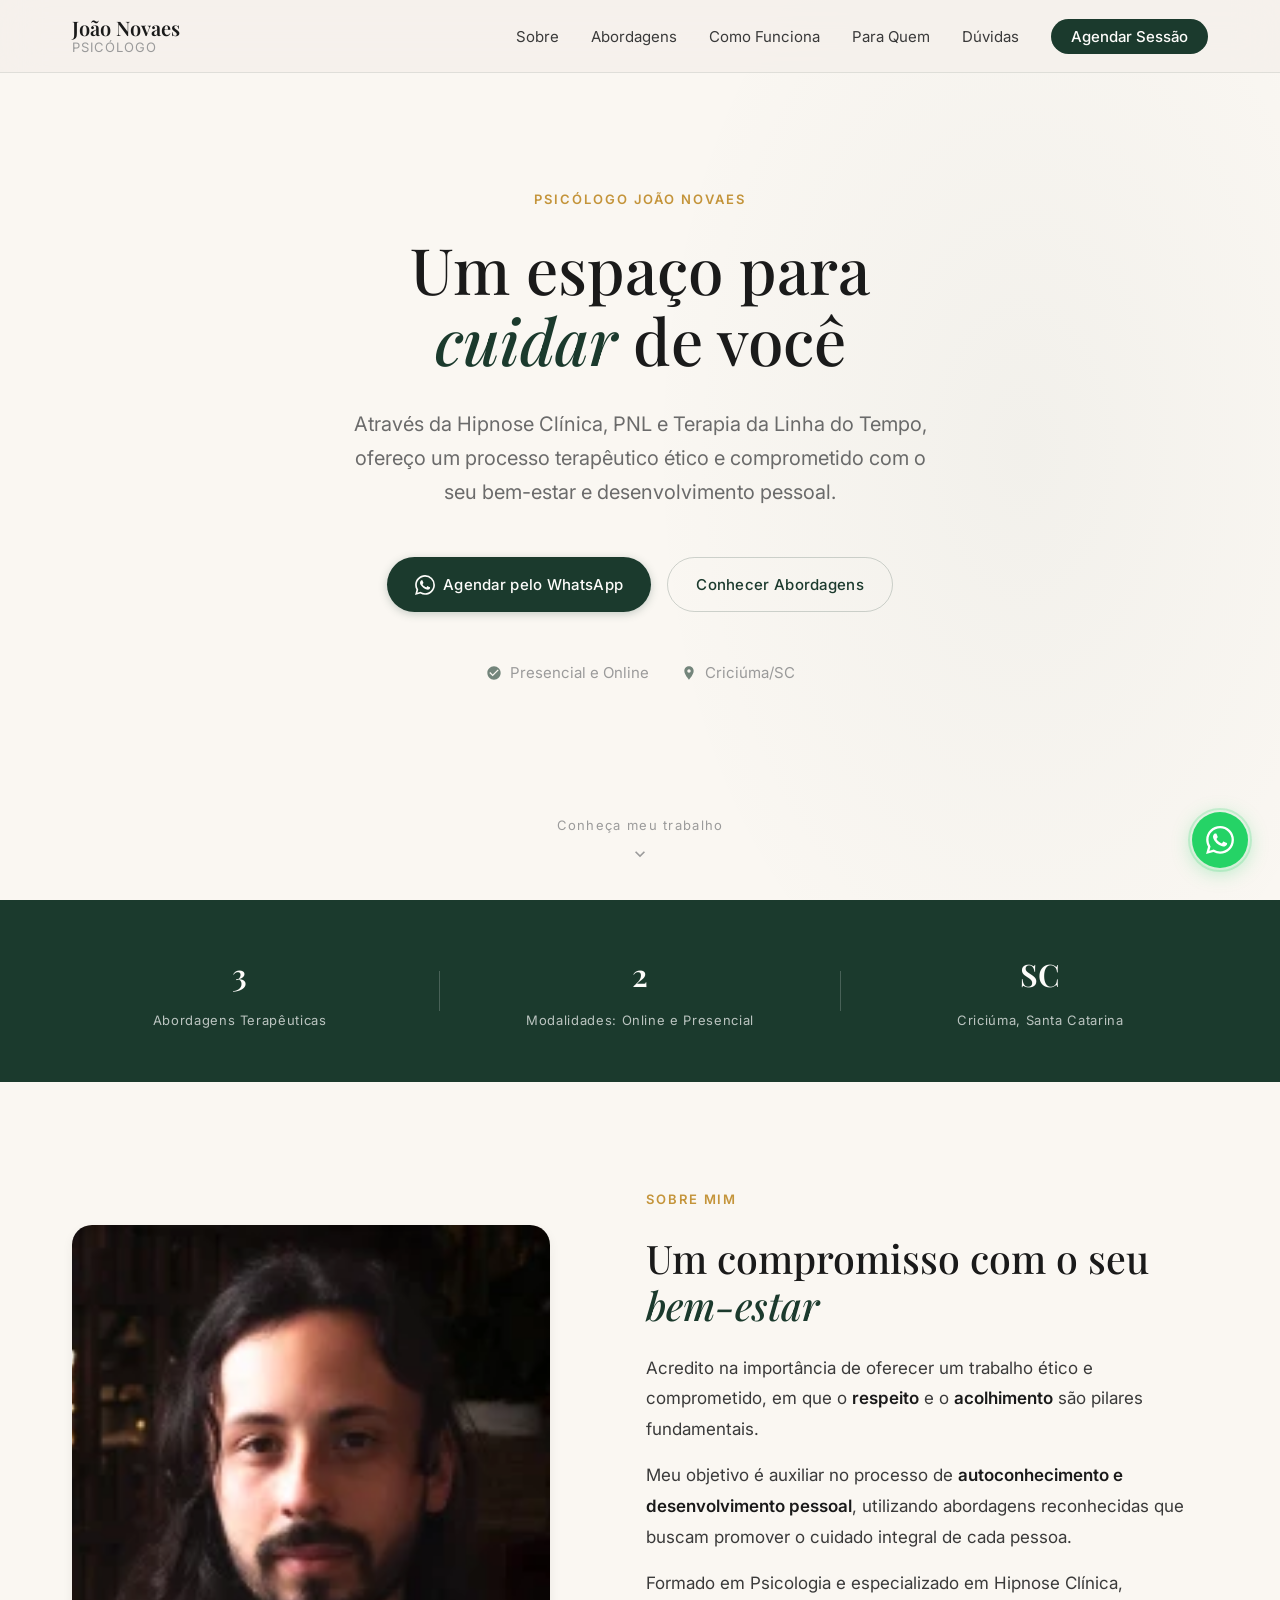
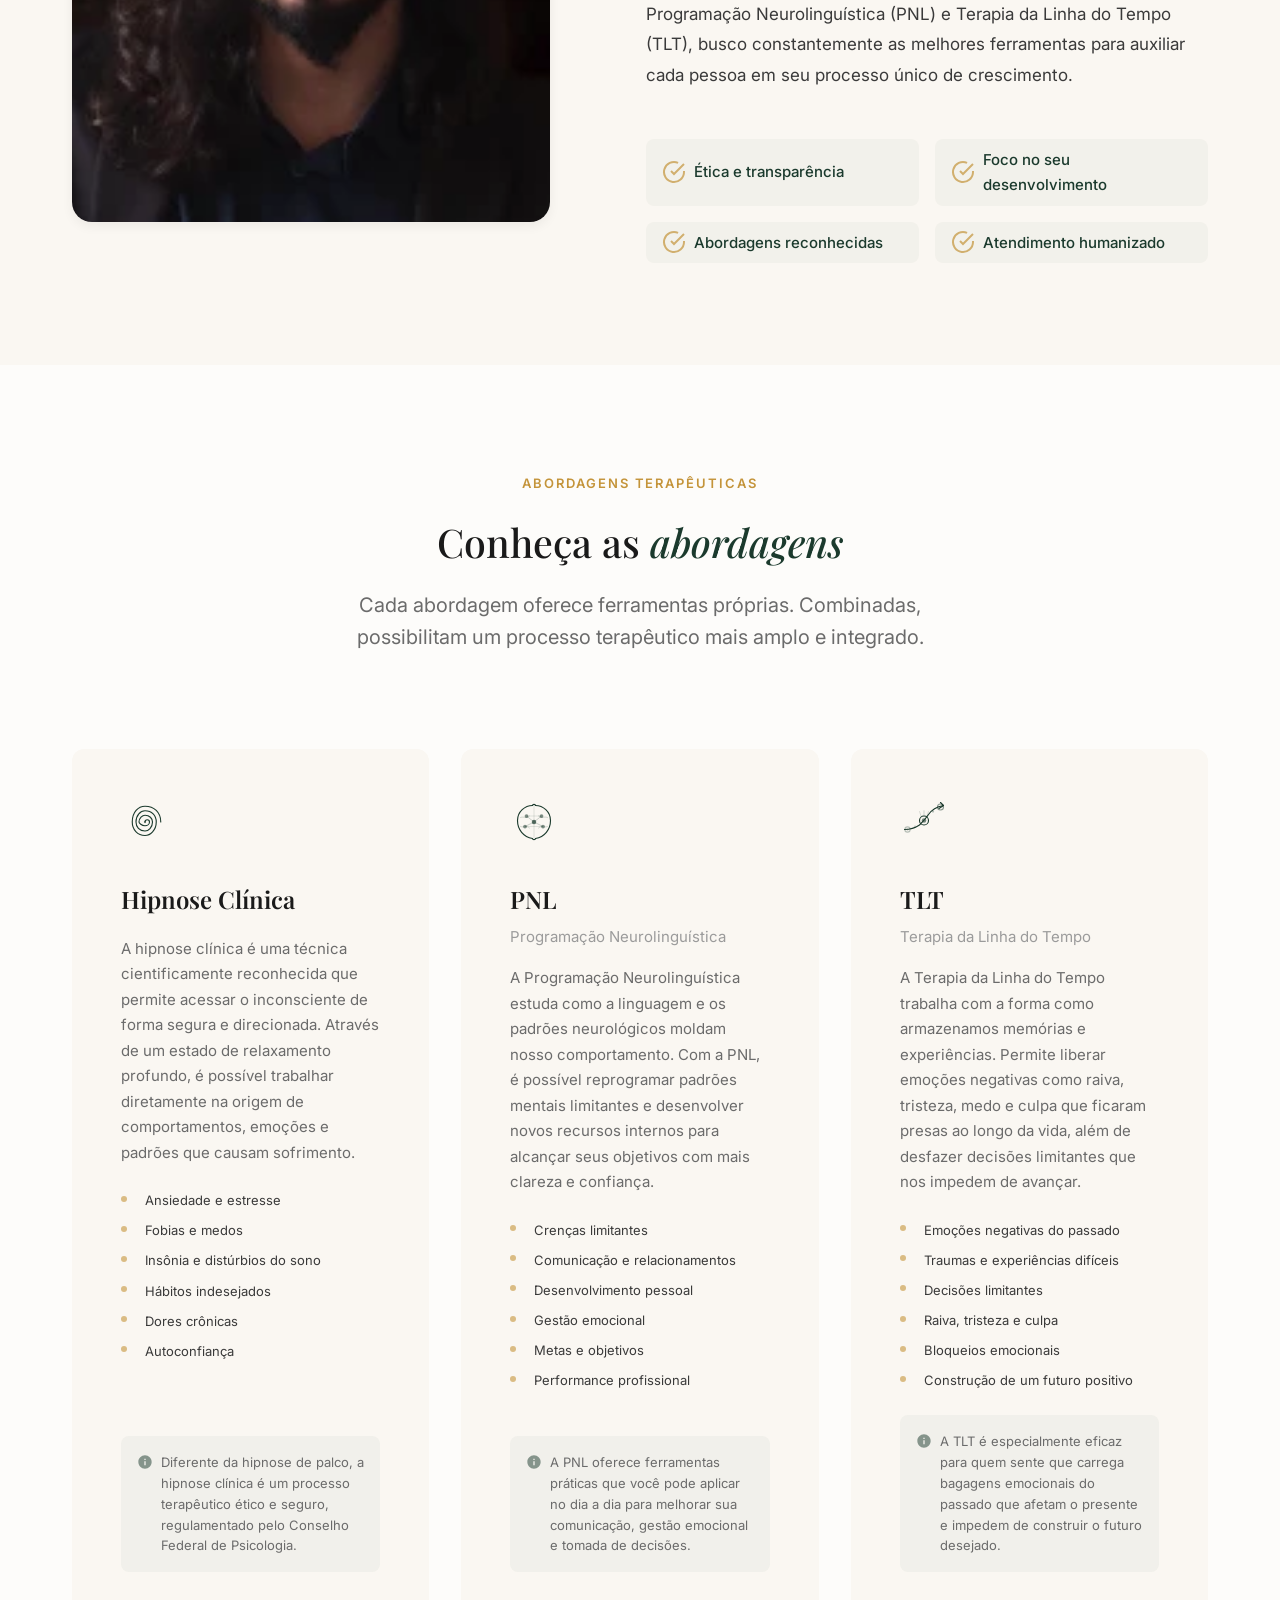
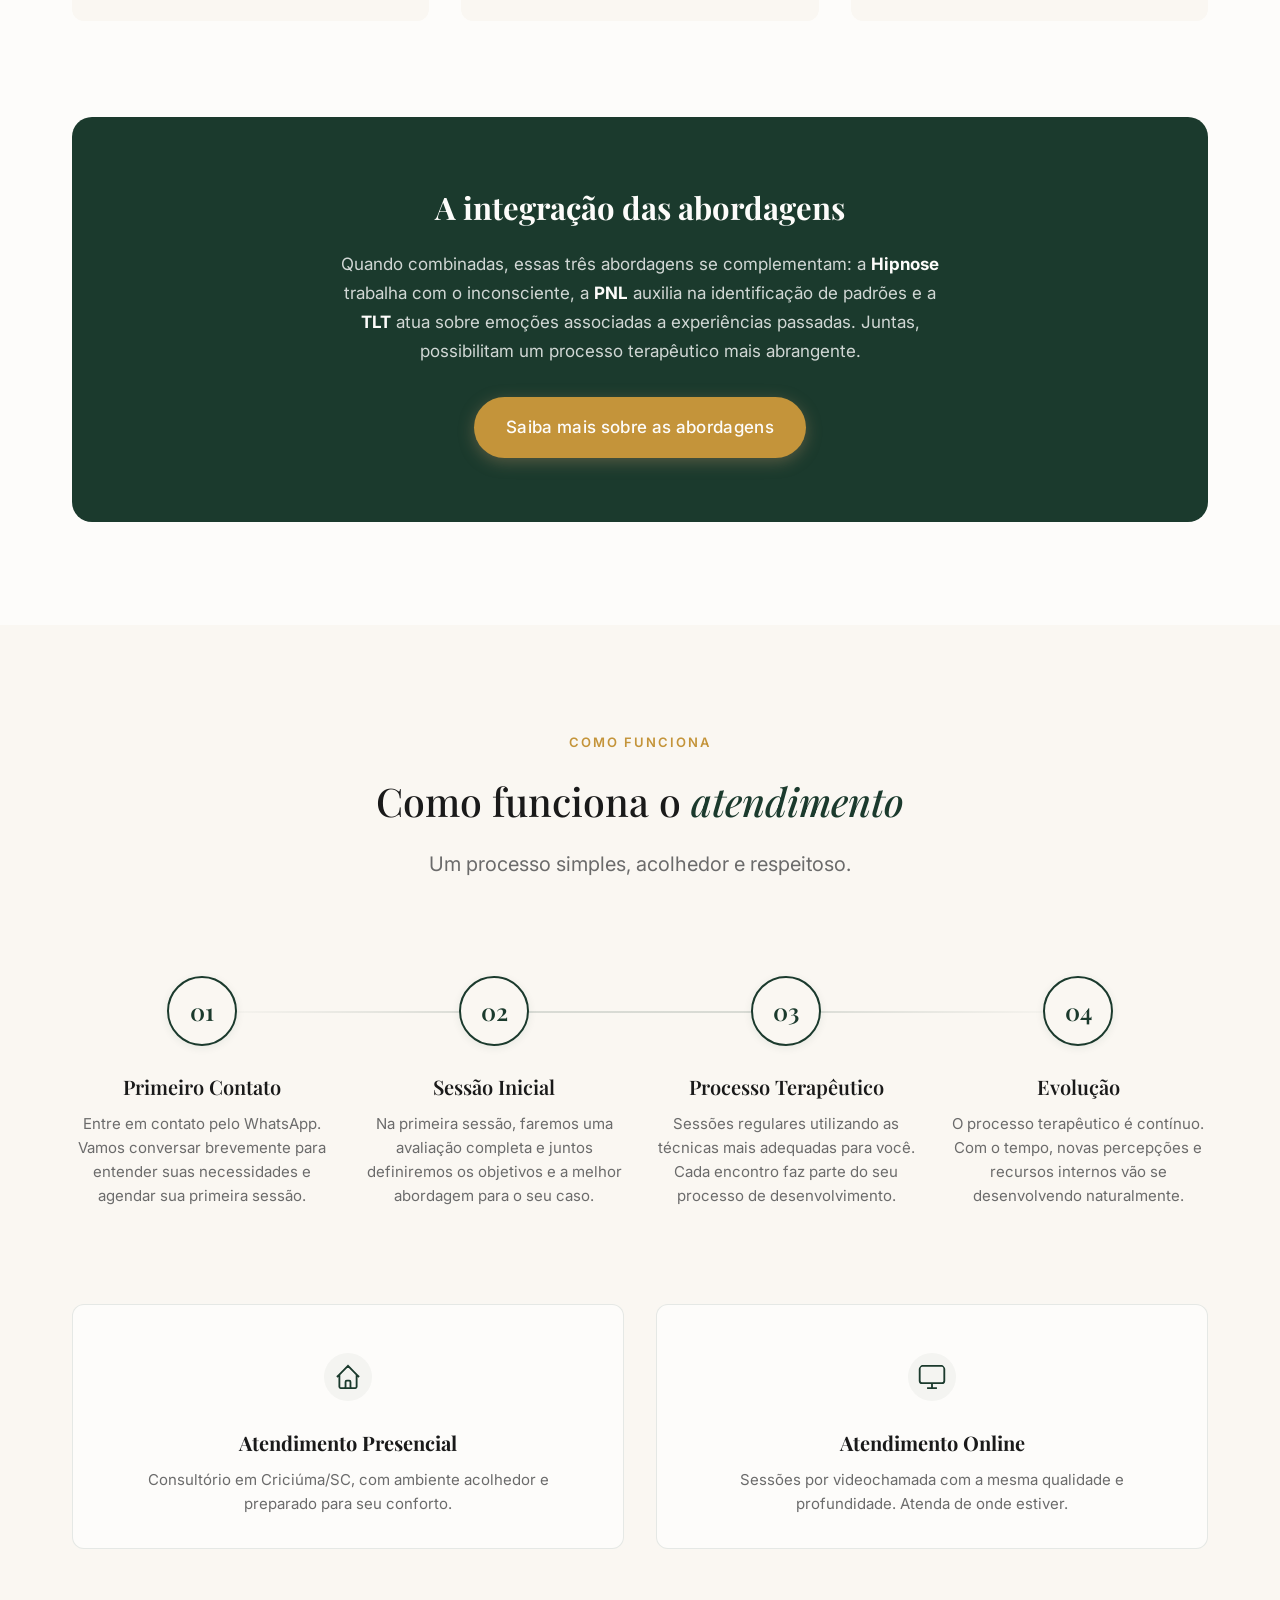
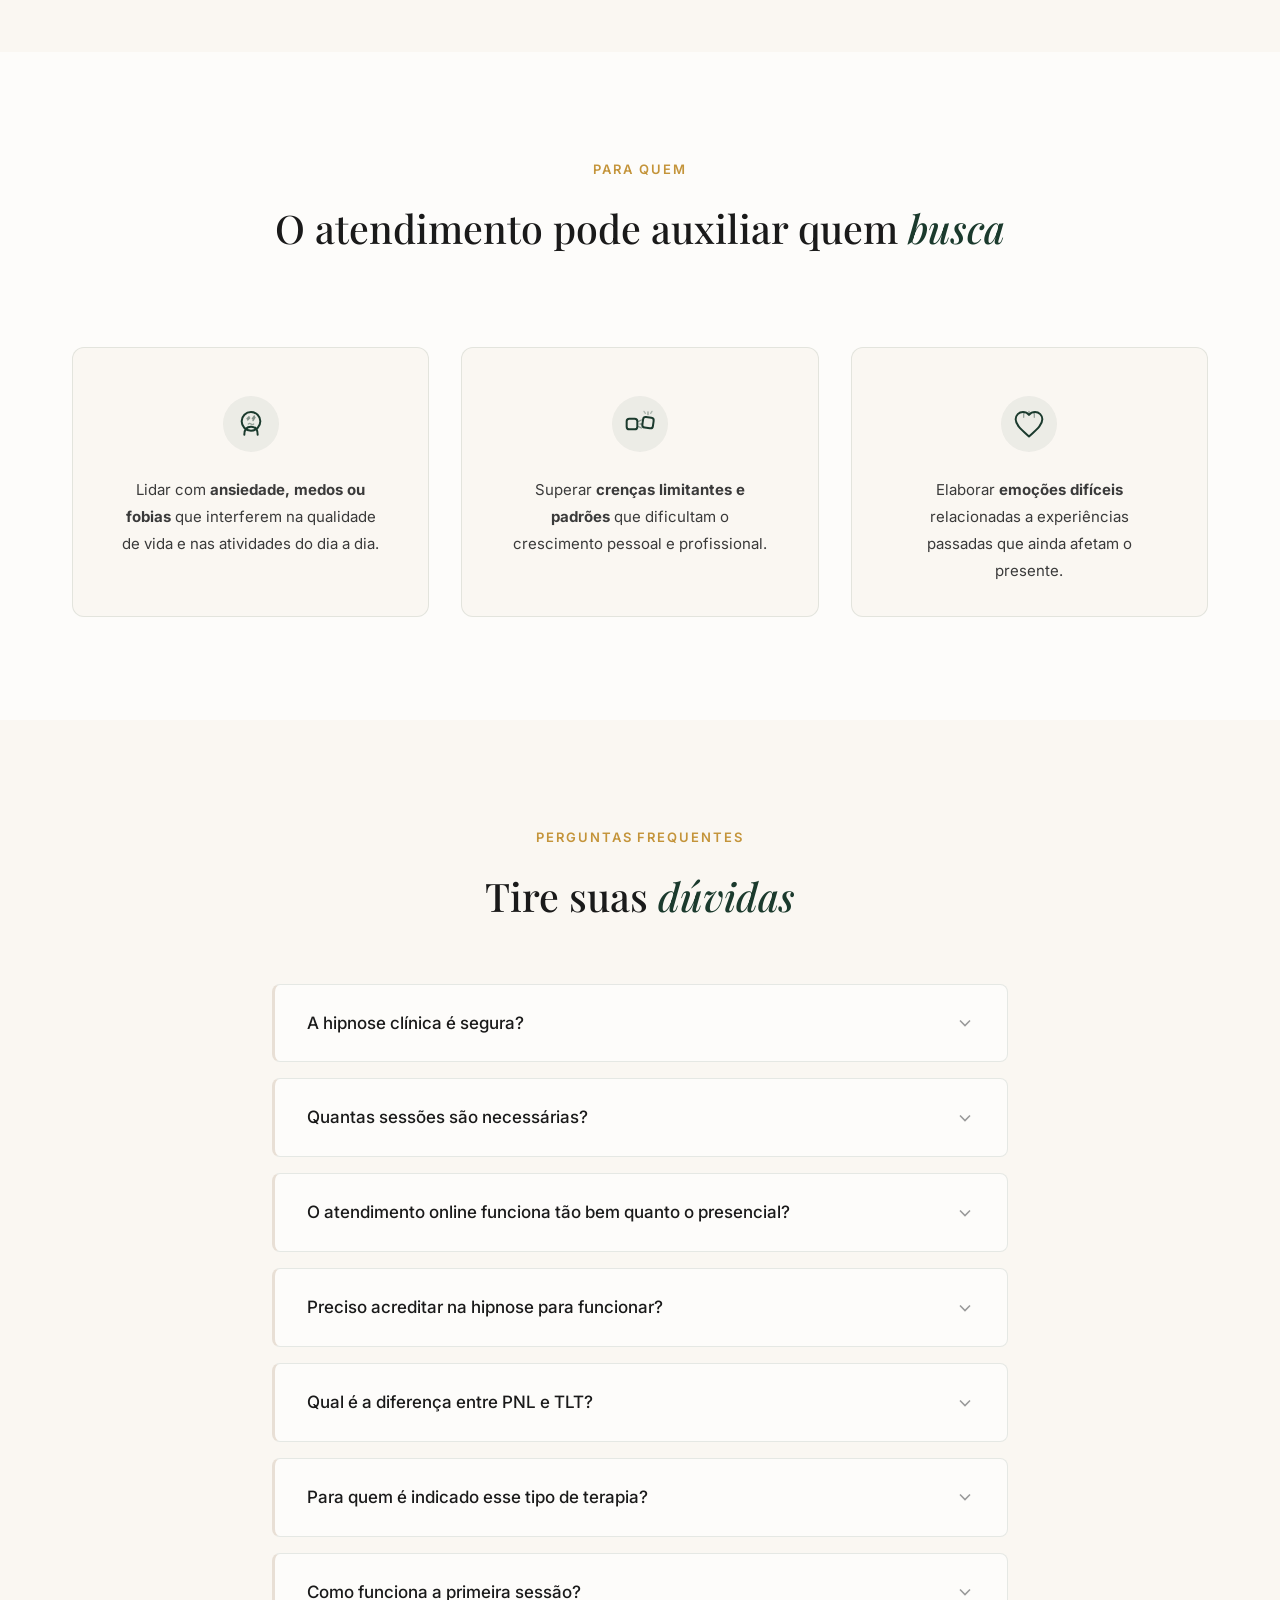
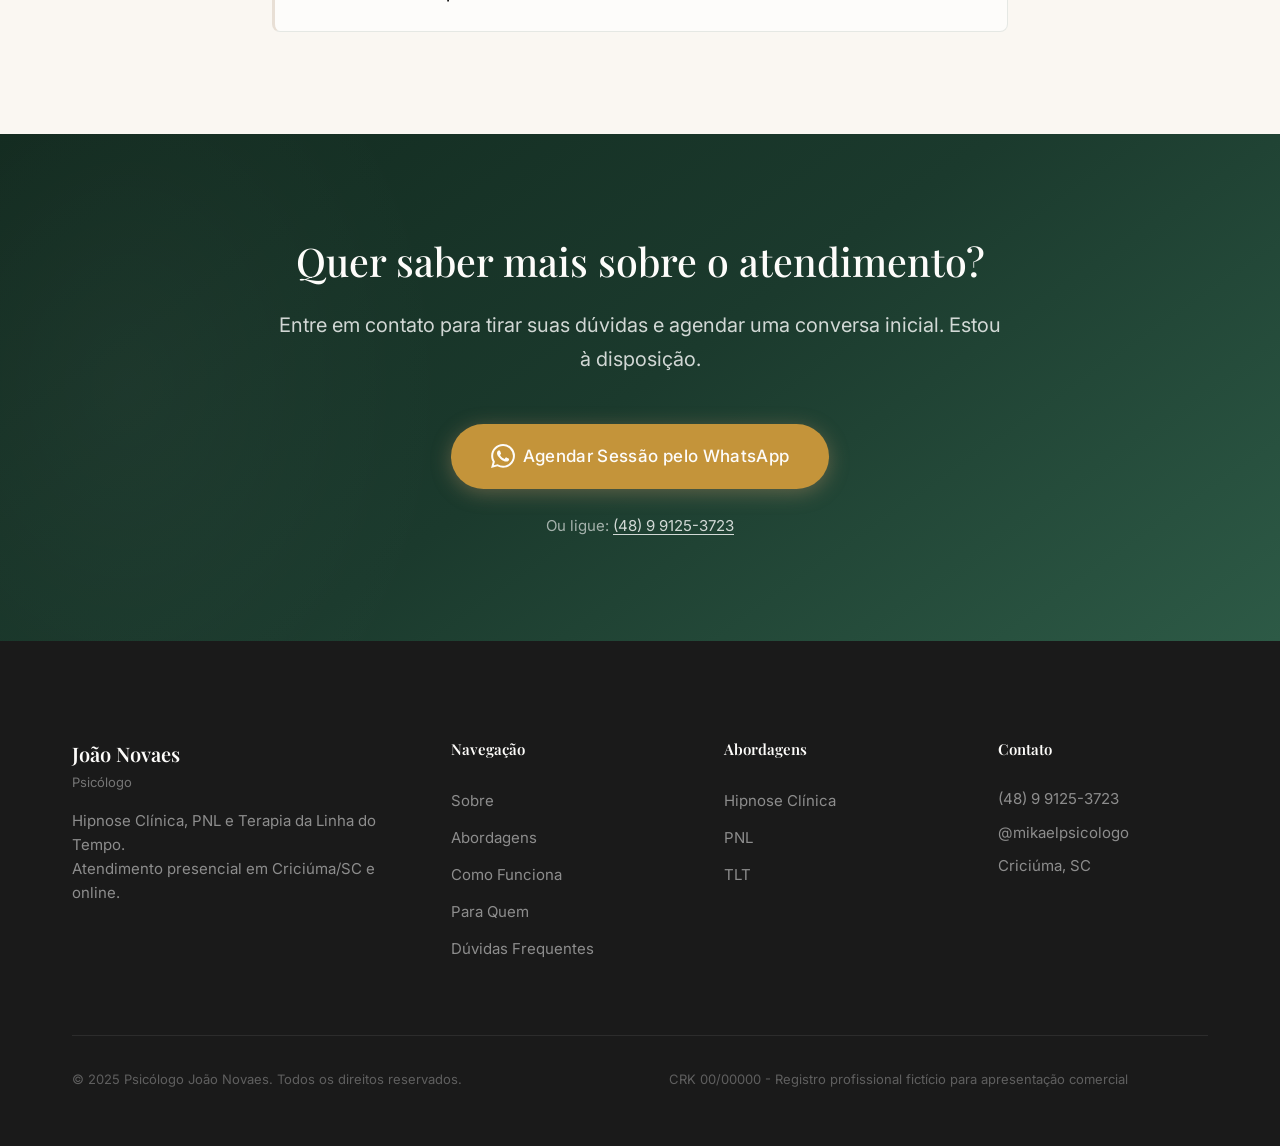
==== commit 832a3475: "Rename" ====
--- a/index.html
+++ b/index.html
@@ -3,13 +3,13 @@
 <head>
   <meta charset="UTF-8">
   <meta name="viewport" content="width=device-width, initial-scale=1.0">
-  <meta name="description" content="Psicólogo Mikael Caetano - CRP 12/25111. Hipnose Clínica, PNL e Terapia da Linha do Tempo em Criciúma/SC. Atendimento presencial e online.">
+  <meta name="description" content="Psicólogo João Novaes - CRK 00/00000. Hipnose Clínica, PNL e Terapia da Linha do Tempo em Criciúma/SC. Atendimento presencial e online.">
   <meta name="keywords" content="psicólogo criciúma, hipnose clínica, PNL, programação neurolinguística, terapia da linha do tempo, TLT, psicólogo online, hipnoterapia, psicologia criciúma SC, terapia online santa catarina">
-  <meta name="author" content="Psicólogo Mikael Caetano">
+  <meta name="author" content="Psicólogo João Novaes">
   <meta name="robots" content="index, follow">
 
   <!-- Open Graph -->
-  <meta property="og:title" content="Psicólogo Mikael Caetano | Hipnose, PNL e TLT em Criciúma/SC">
+  <meta property="og:title" content="Psicólogo João Novaes | Hipnose, PNL e TLT em Criciúma/SC">
   <meta property="og:description" content="Hipnose Clínica, PNL e Terapia da Linha do Tempo. Atendimento presencial em Criciúma/SC e online.">
   <meta property="og:type" content="website">
   <meta property="og:locale" content="pt_BR">
@@ -17,10 +17,10 @@
 
   <!-- Twitter Card -->
   <meta name="twitter:card" content="summary_large_image">
-  <meta name="twitter:title" content="Psicólogo Mikael Caetano | Hipnose, PNL e TLT">
+  <meta name="twitter:title" content="Psicólogo João Novaes | Hipnose, PNL e TLT">
   <meta name="twitter:description" content="Hipnose Clínica, PNL e Terapia da Linha do Tempo. Atendimento em Criciúma/SC e online.">
 
-  <title>Psicólogo Mikael Caetano | Hipnose, PNL e TLT em Criciúma/SC</title>
+  <title>Psicólogo João Novaes | Hipnose, PNL e TLT em Criciúma/SC</title>
 
   <link rel="canonical" href="https://mikaelpsicologo.com.br">
   <link rel="icon" type="image/svg+xml" href="src/img/favicon.svg">
@@ -37,7 +37,7 @@
   {
     "@context": "https://schema.org",
     "@type": "ProfessionalService",
-    "name": "Psicólogo Mikael Caetano",
+    "name": "Psicólogo João Novaes",
     "description": "Psicólogo especialista em Hipnose Clínica, PNL e Terapia da Linha do Tempo. Atendimento presencial em Criciúma/SC e online.",
     "url": "https://mikaelpsicologo.com.br",
     "telephone": "+5548991253723",
@@ -116,7 +116,7 @@
   <nav class="nav" id="nav" aria-label="Navegação principal">
     <div class="nav__container">
       <a href="#" class="nav__logo" aria-label="Início">
-        <span class="nav__logo-name">Mikael Caetano</span>
+        <span class="nav__logo-name">João Novaes</span>
         <span class="nav__logo-title">Psicólogo</span>
       </a>
       <button class="nav__toggle" id="nav-toggle" aria-label="Abrir menu" aria-expanded="false">
@@ -139,7 +139,7 @@
   <header class="hero" id="inicio">
     <div class="hero__container">
       <div class="hero__content">
-        <p class="hero__tag">Psicólogo Mikael Caetano</p>
+        <p class="hero__tag">Psicólogo João Novaes</p>
         <h1 class="hero__title">
           Um espaço para<br>
           <em>cuidar</em> de você
@@ -198,7 +198,7 @@
   <section class="about" id="sobre">
     <div class="about__container">
       <div class="about__image">
-        <img src="src/img/mikael.webp" alt="Psicólogo Mikael Caetano" class="about__img" loading="lazy">
+        <img src="src/img/mikael.webp" alt="Psicólogo João Novaes" class="about__img" loading="lazy">
       </div>
       <div class="about__content">
         <span class="section-tag">Sobre Mim</span>
@@ -697,7 +697,7 @@
     <div class="footer__container">
       <div class="footer__main">
         <div class="footer__brand">
-          <span class="footer__logo-name">Mikael Caetano</span>
+          <span class="footer__logo-name">João Novaes</span>
           <span class="footer__logo-title">Psicólogo</span>
           <p class="footer__brand-text">
             Hipnose Clínica, PNL e Terapia da Linha do Tempo.<br>
@@ -740,8 +740,8 @@
         </div>
       </div>
       <div class="footer__bottom">
-        <p>&copy; 2025 Psicólogo Mikael Caetano. Todos os direitos reservados.</p>
-        <p class="footer__crp">CRP 12/25111 - Conselho Regional de Psicologia 12&ordf; Região</p>
+        <p>&copy; 2025 Psicólogo João Novaes. Todos os direitos reservados.</p>
+        <p class="footer__crp">CRK 00/00000 - Registro profissional fictício para apresentação comercial</p>
       </div>
     </div>
   </footer>
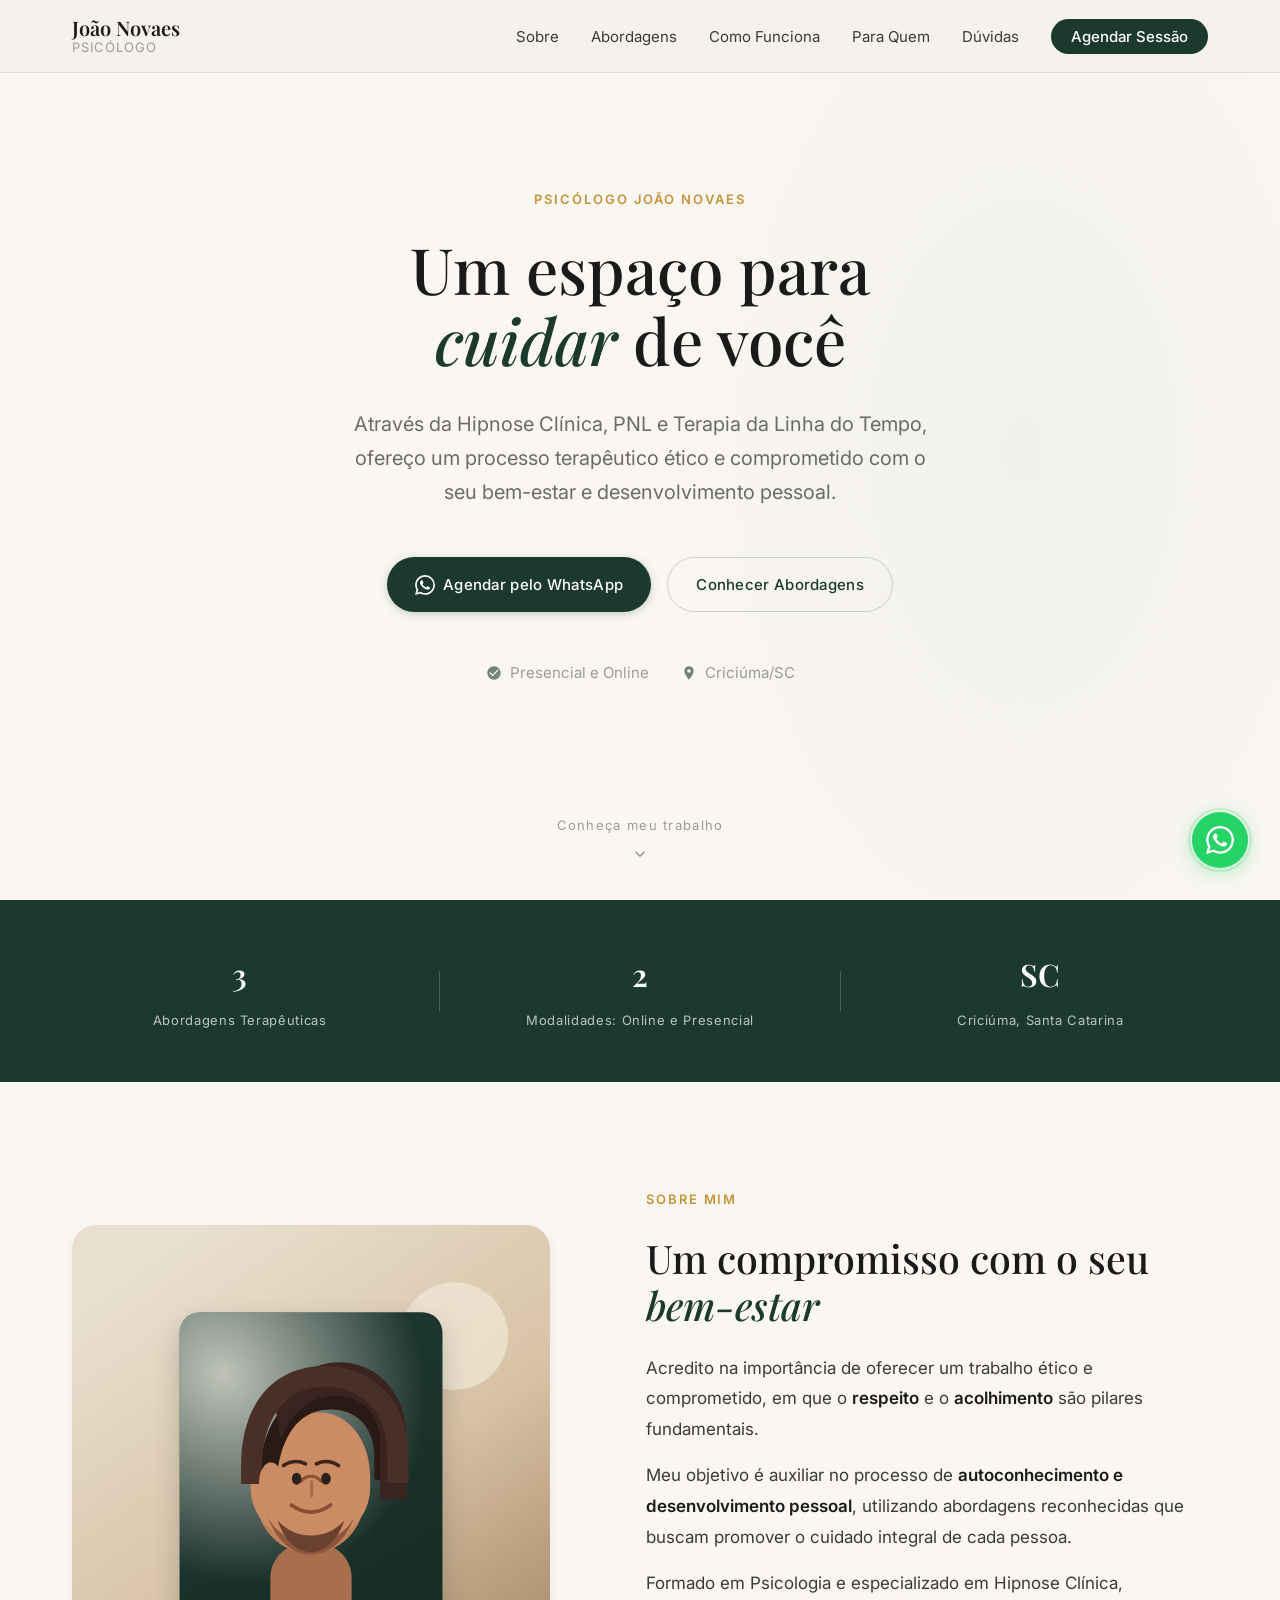
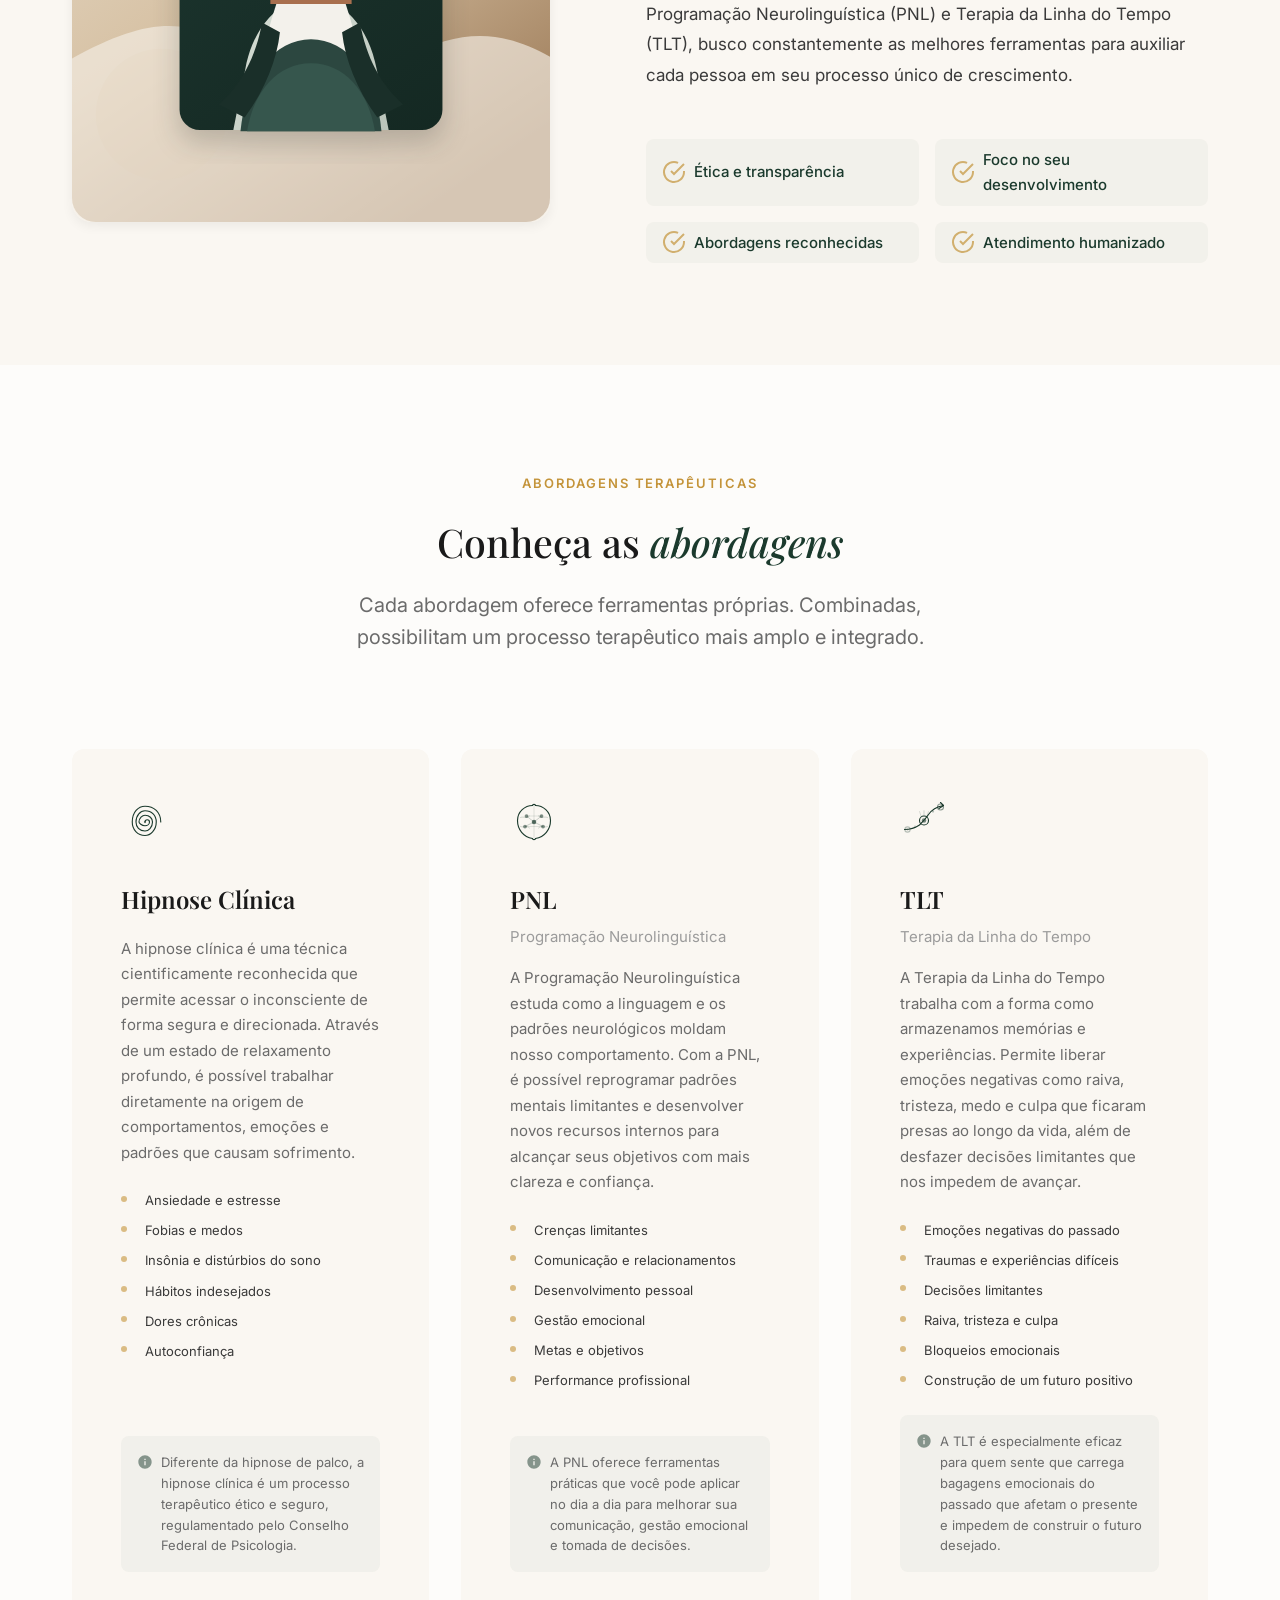
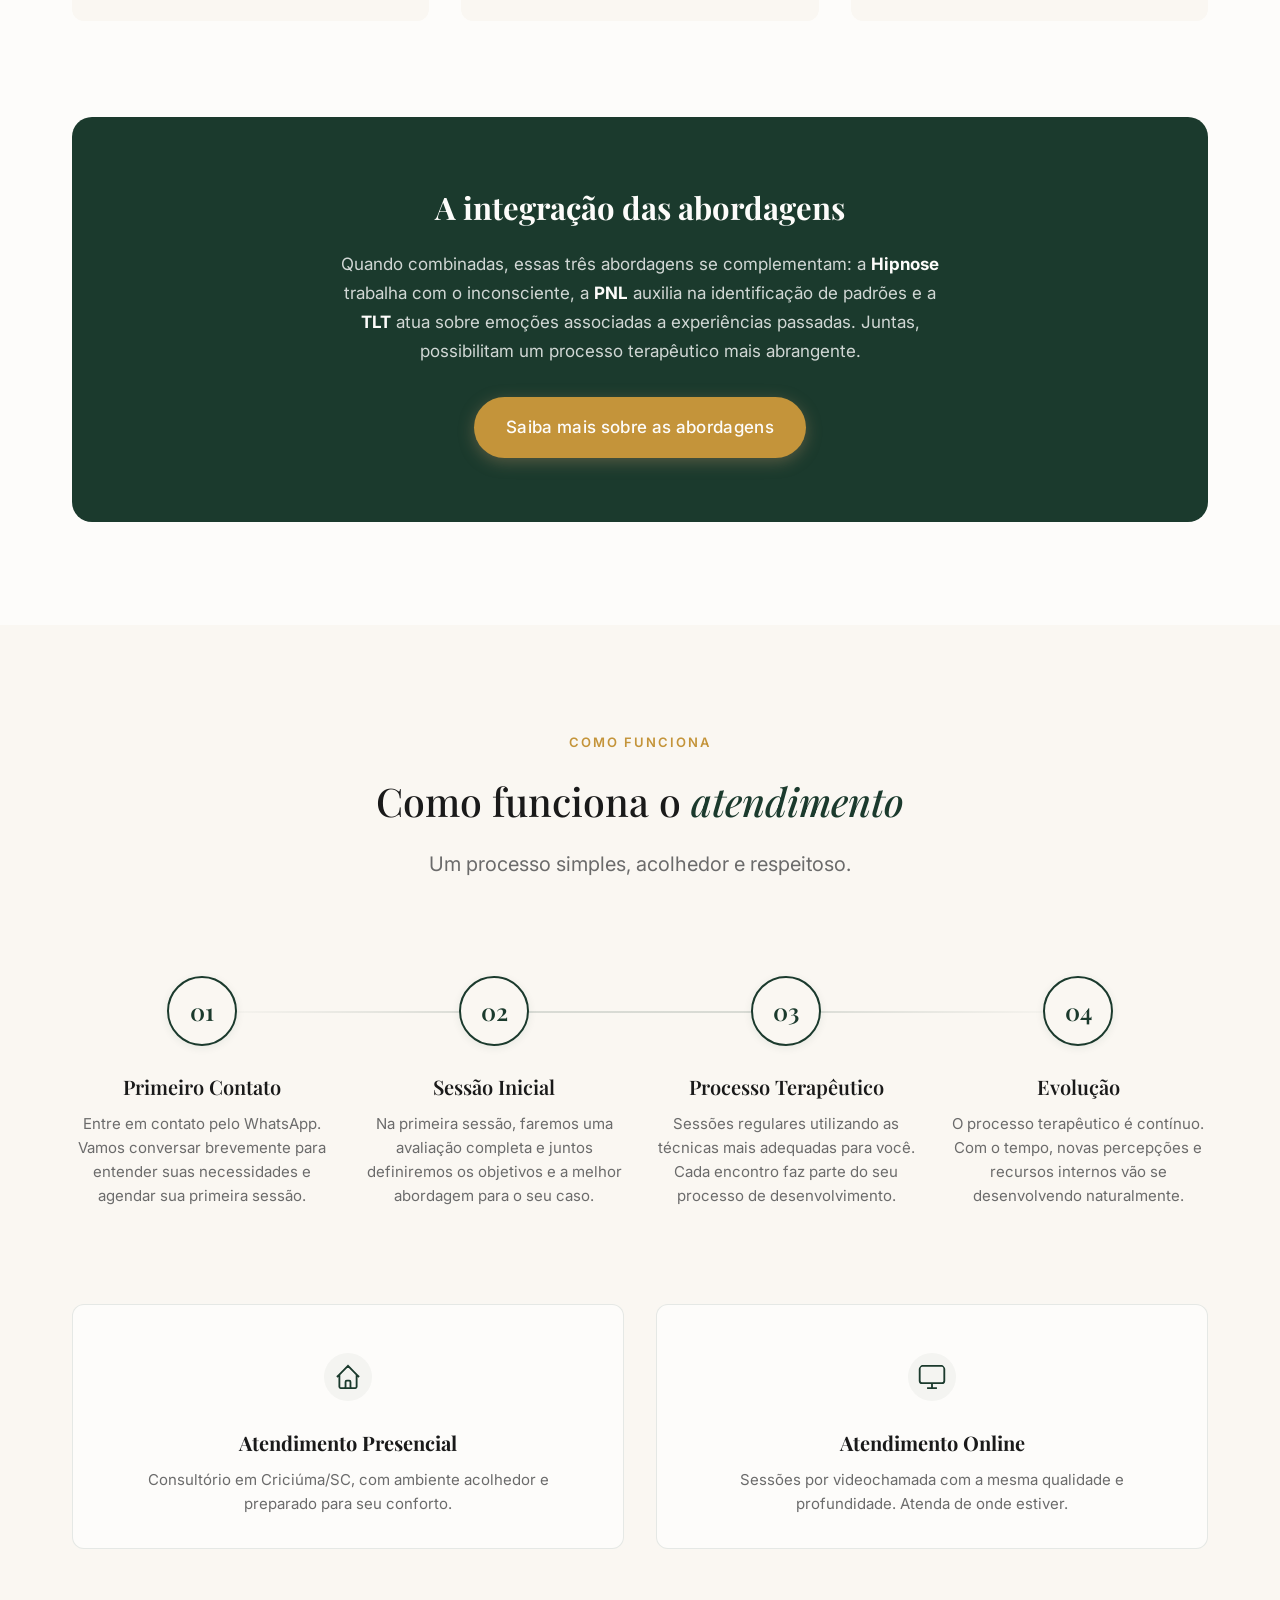
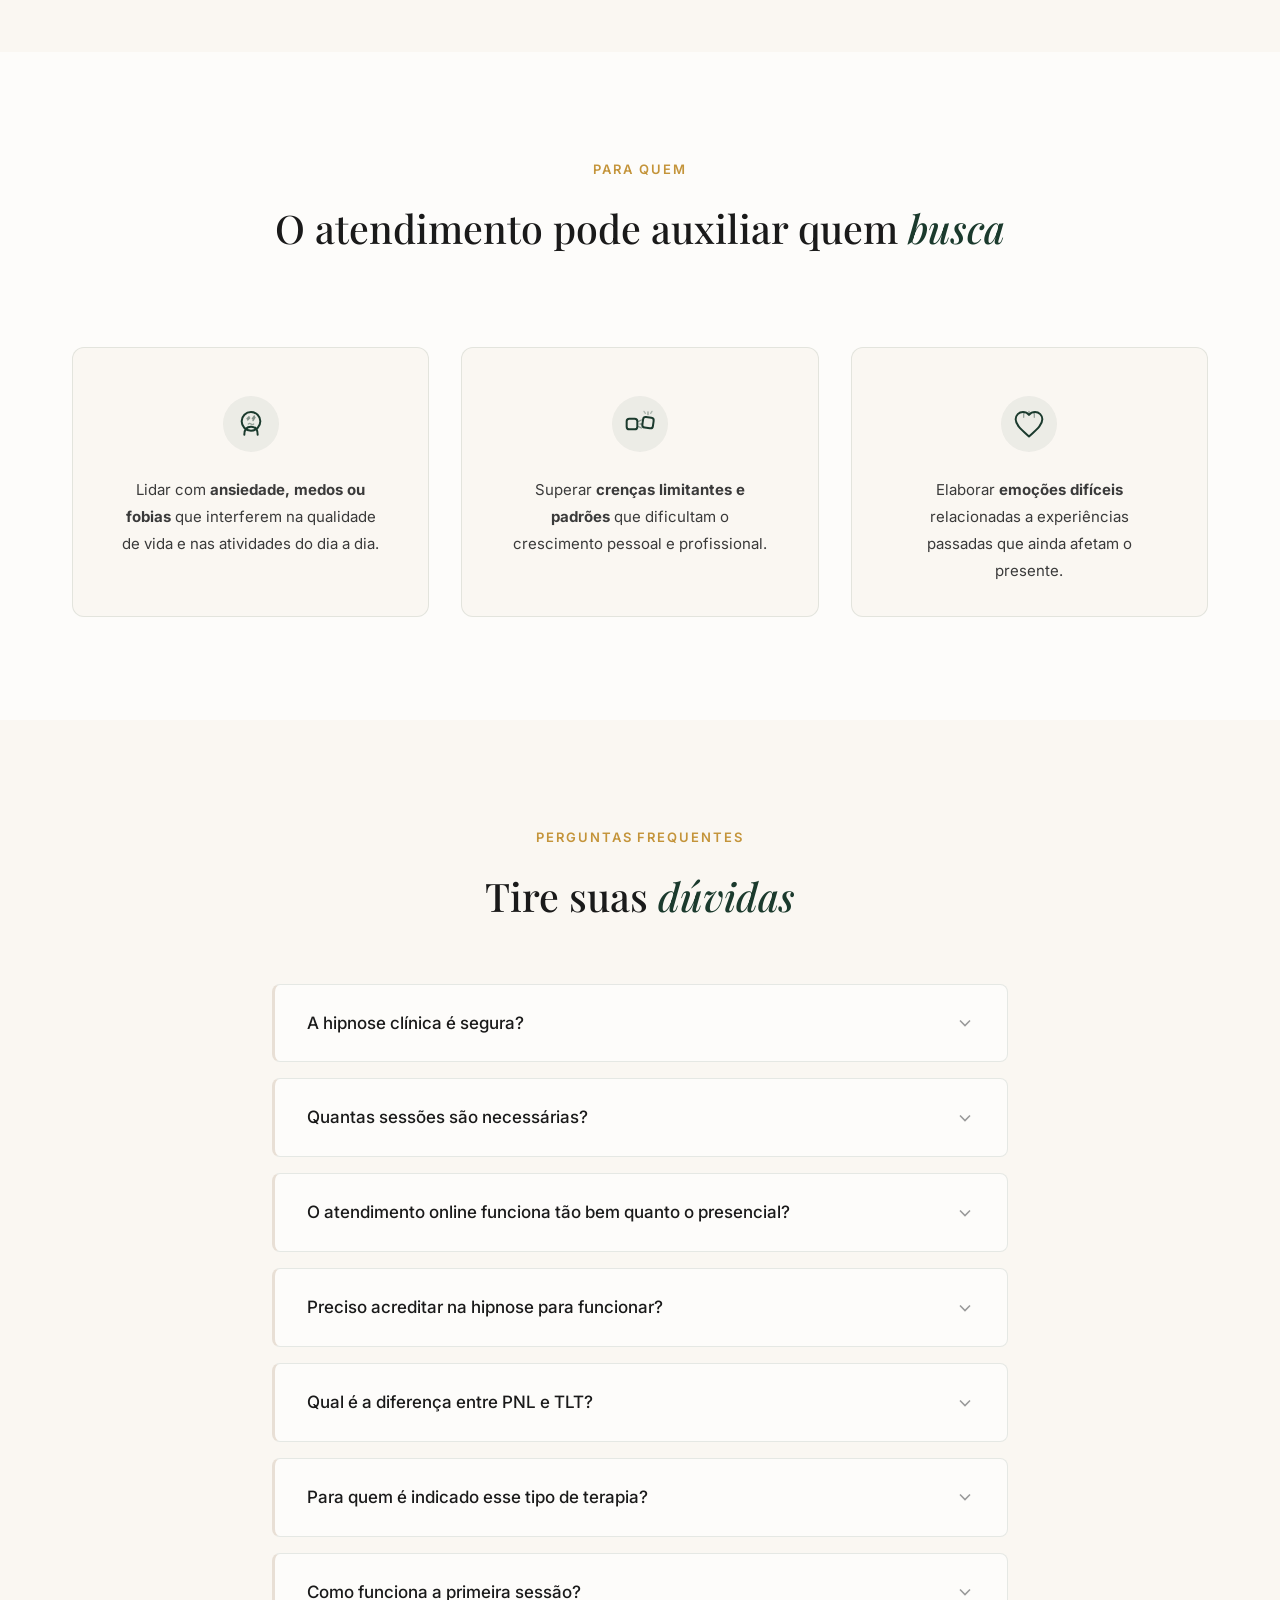
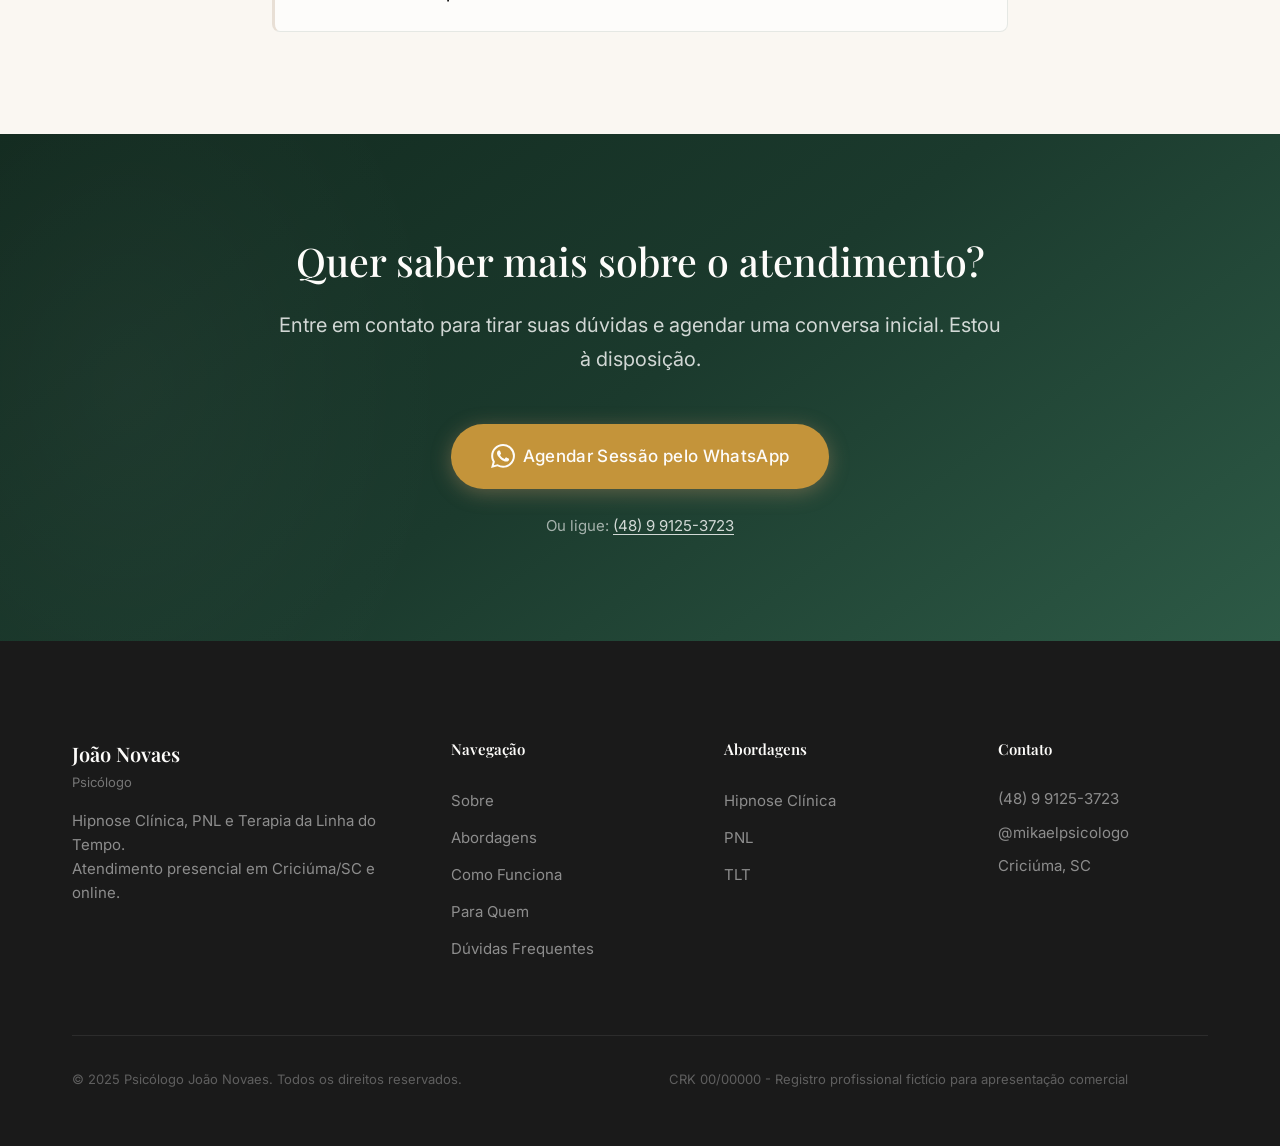
==== commit e13413f0: "Anonymize psychologist identity for client demos" ====
--- a/index.html
+++ b/index.html
@@ -198,7 +198,7 @@
   <section class="about" id="sobre">
     <div class="about__container">
       <div class="about__image">
-        <img src="src/img/mikael.webp" alt="Psicólogo João Novaes" class="about__img" loading="lazy">
+        <img src="src/img/joao-novaes-portrait.svg" alt="Psicólogo João Novaes" class="about__img" loading="lazy">
       </div>
       <div class="about__content">
         <span class="section-tag">Sobre Mim</span>
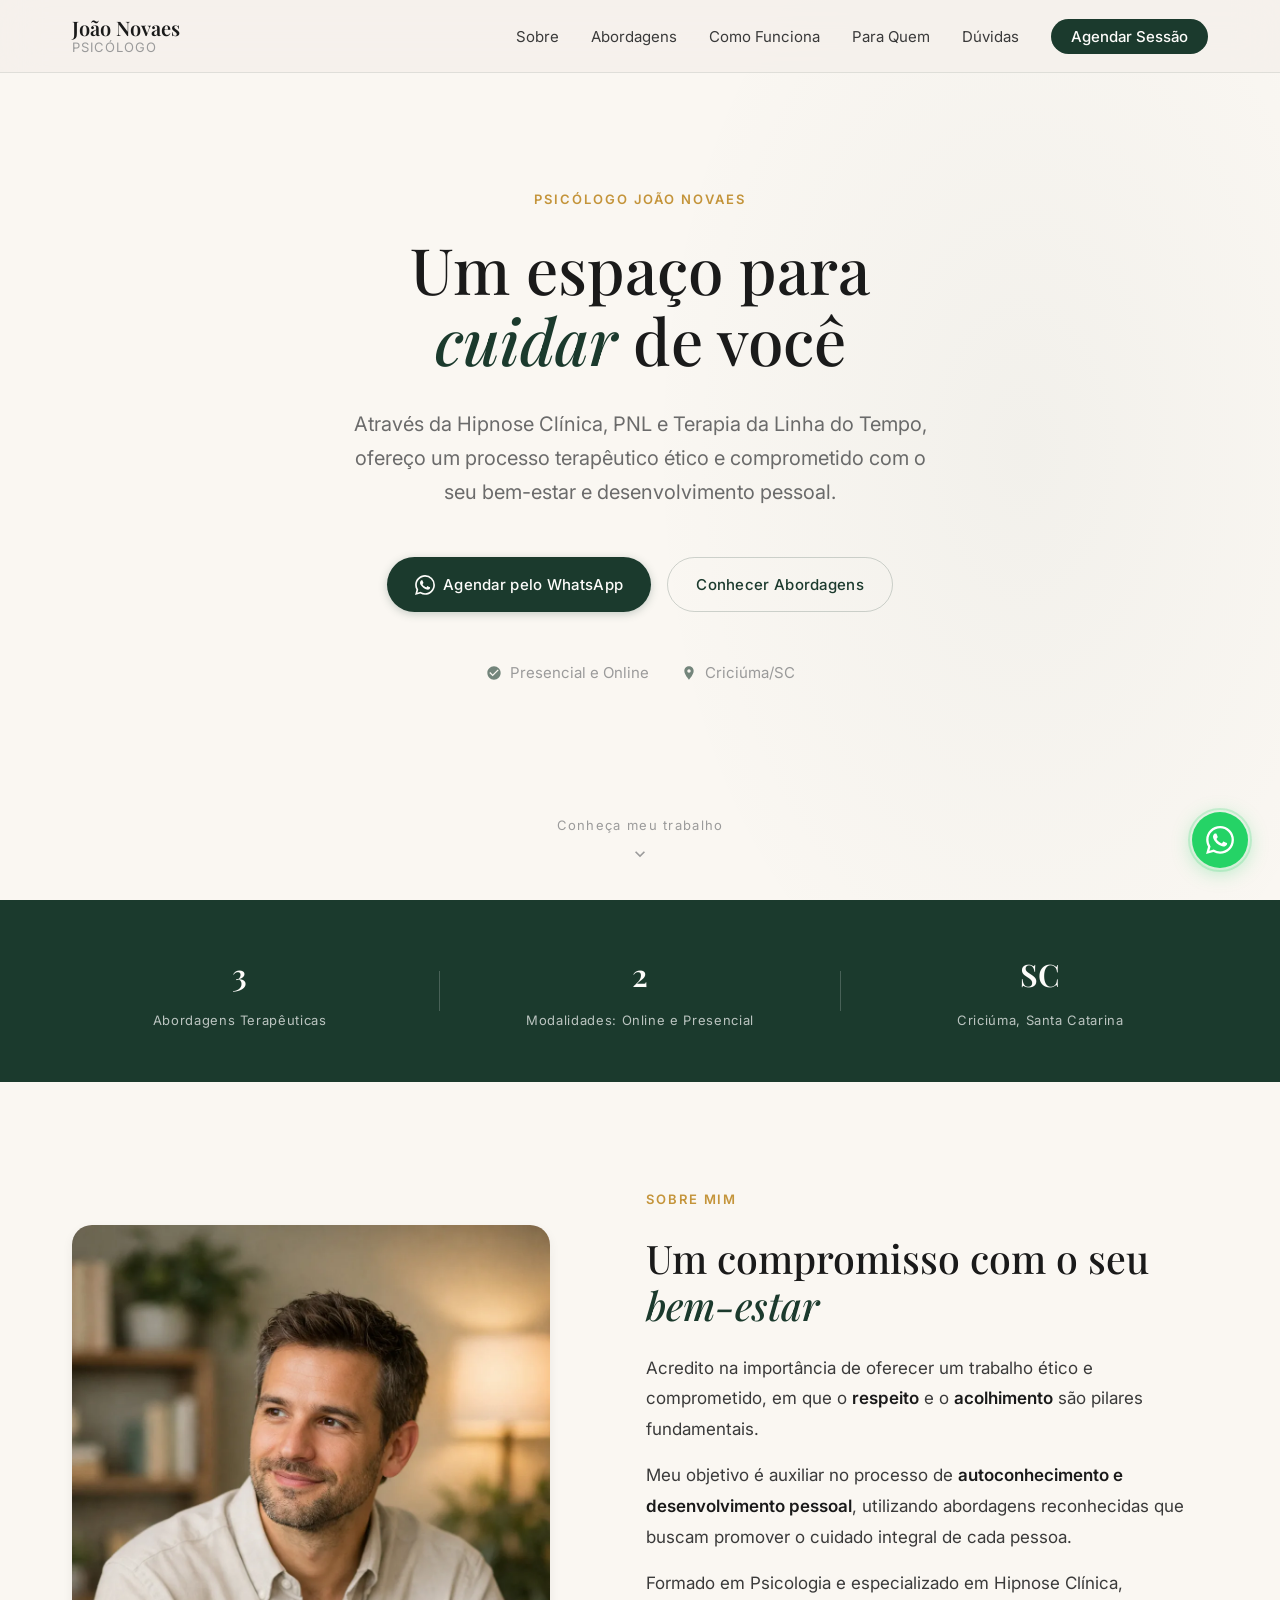
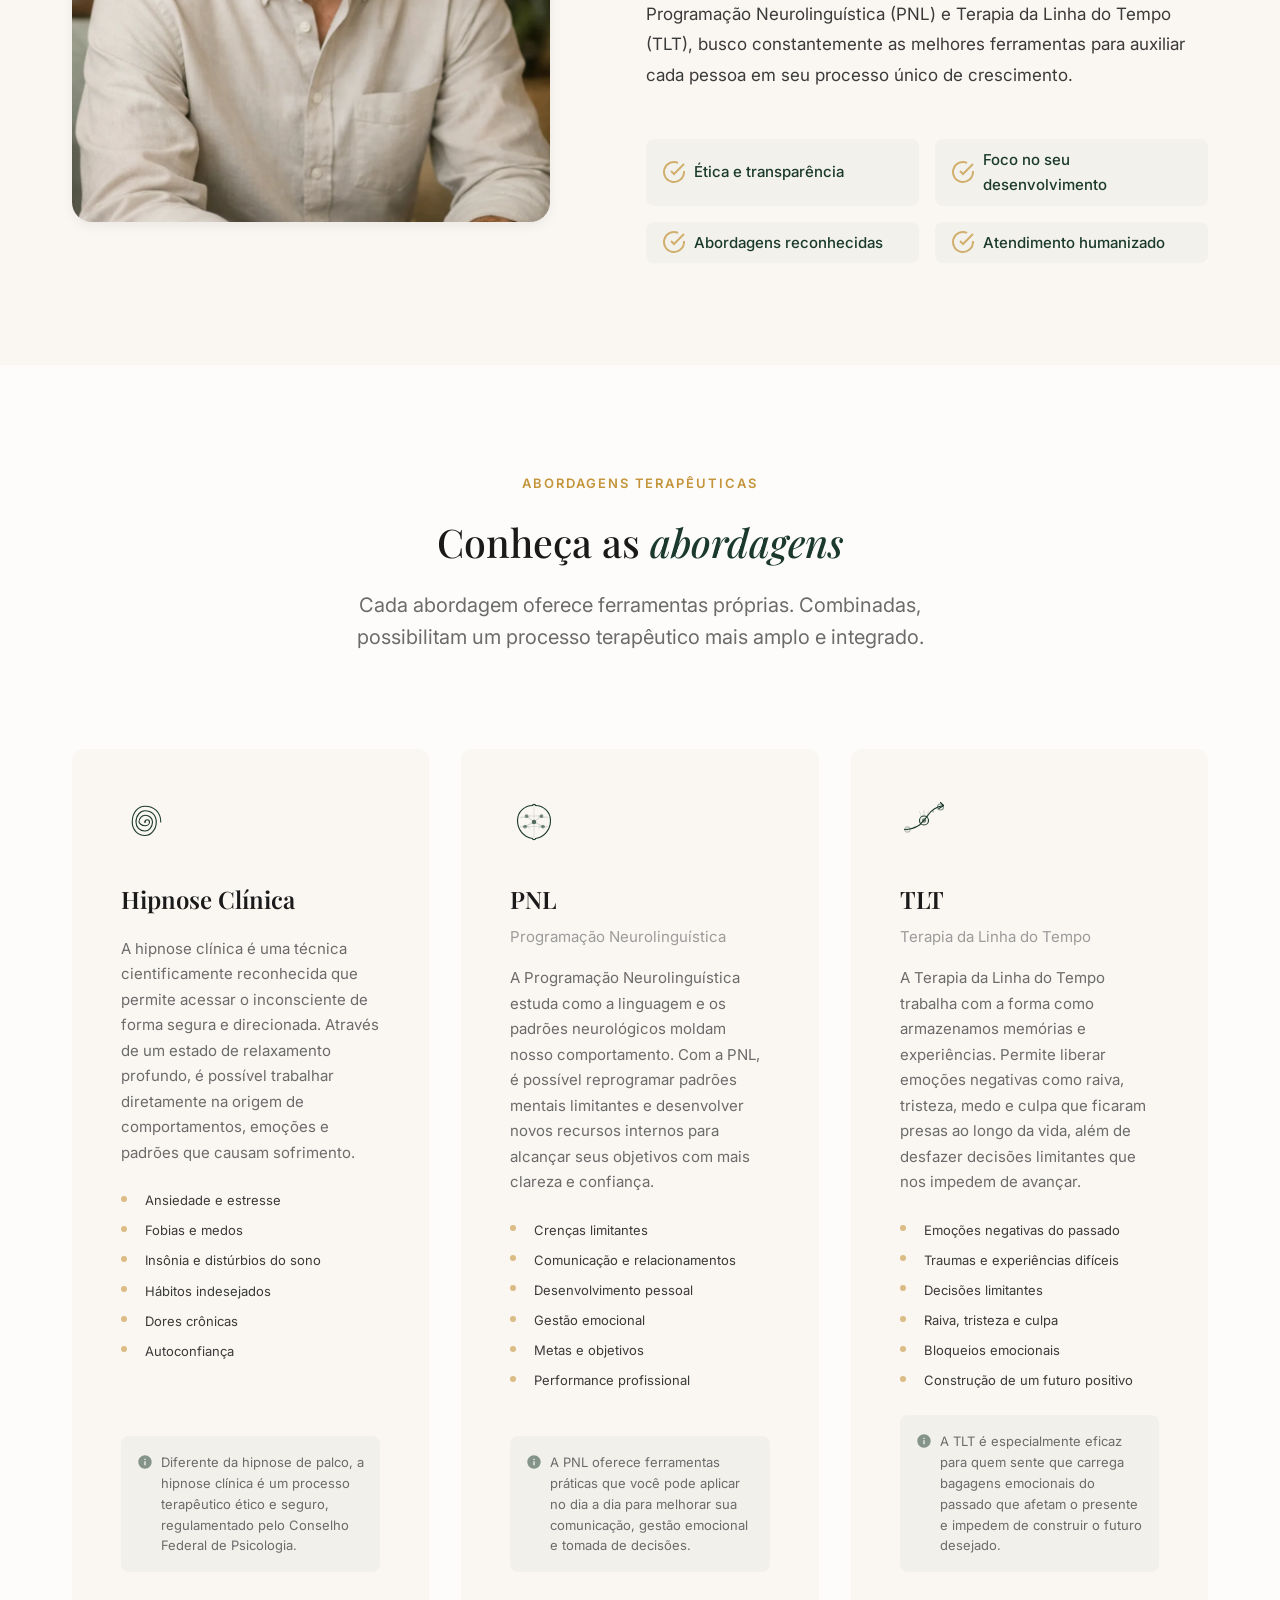
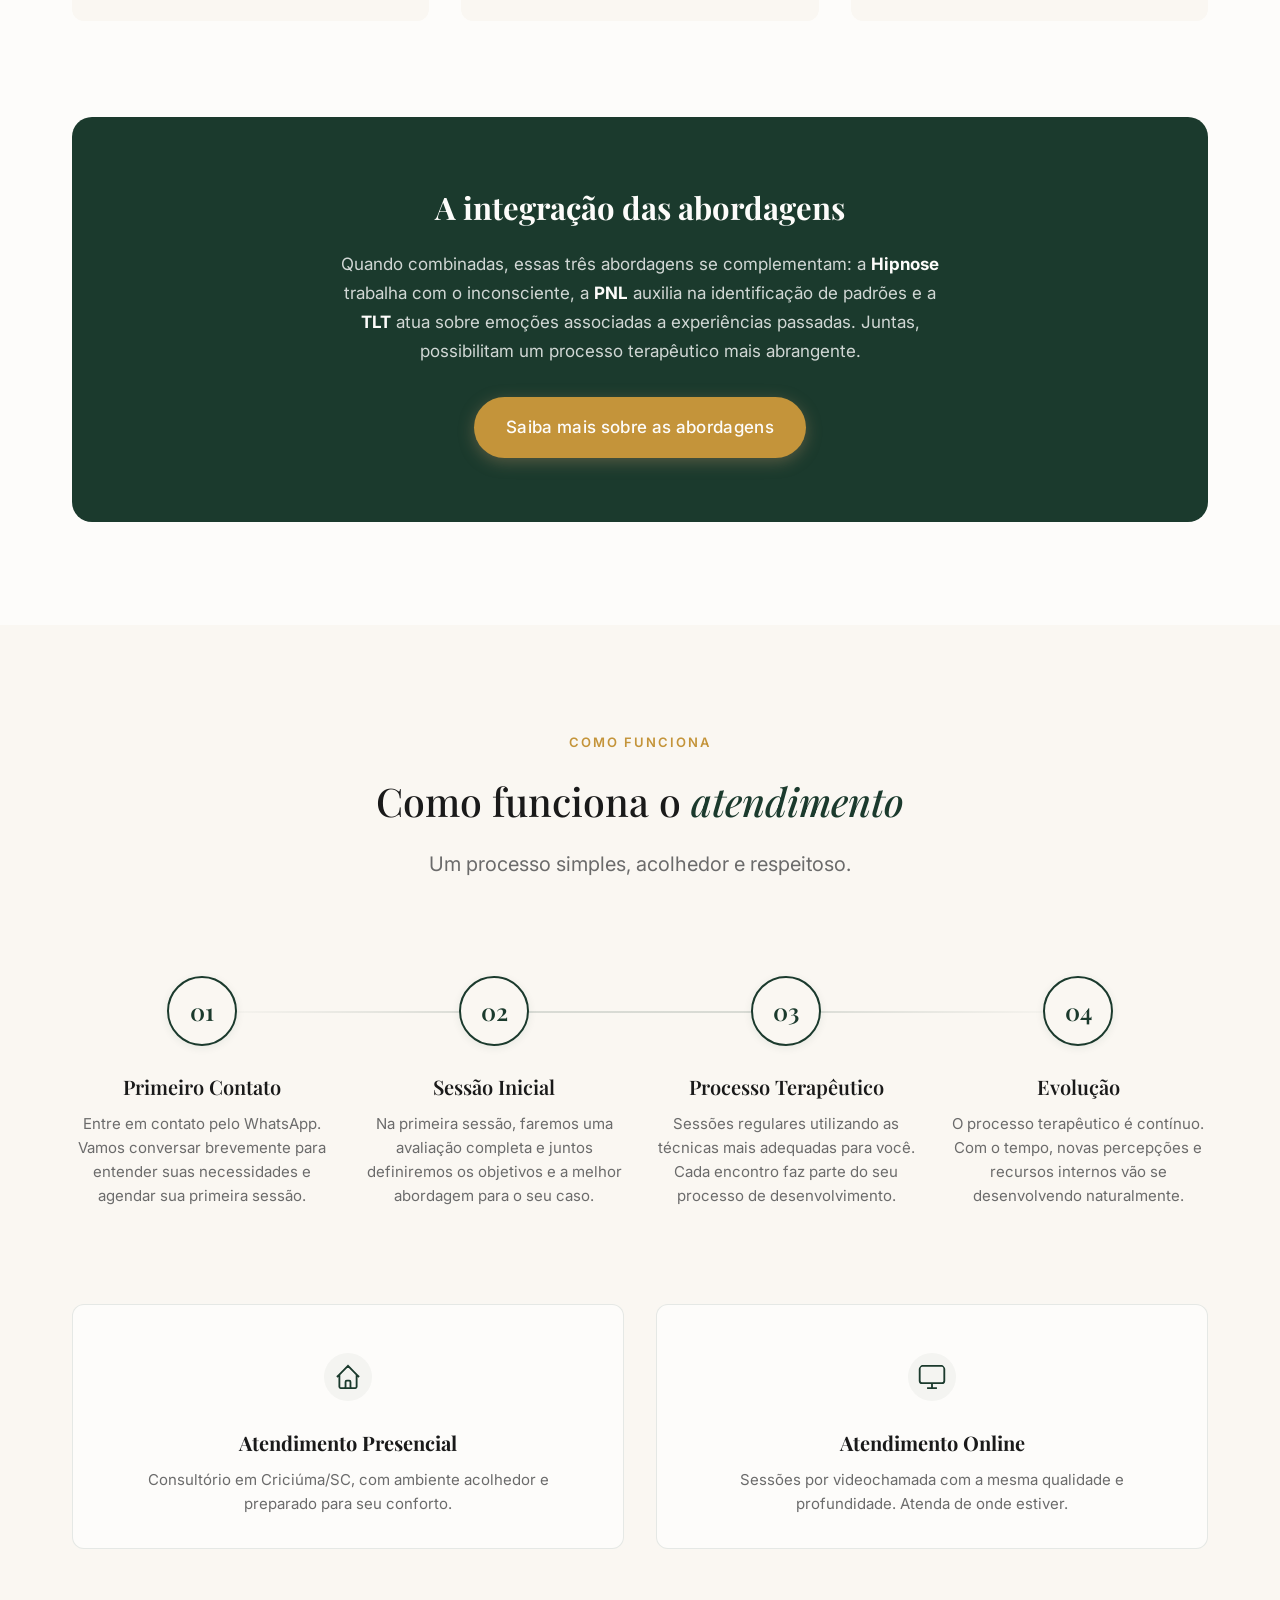
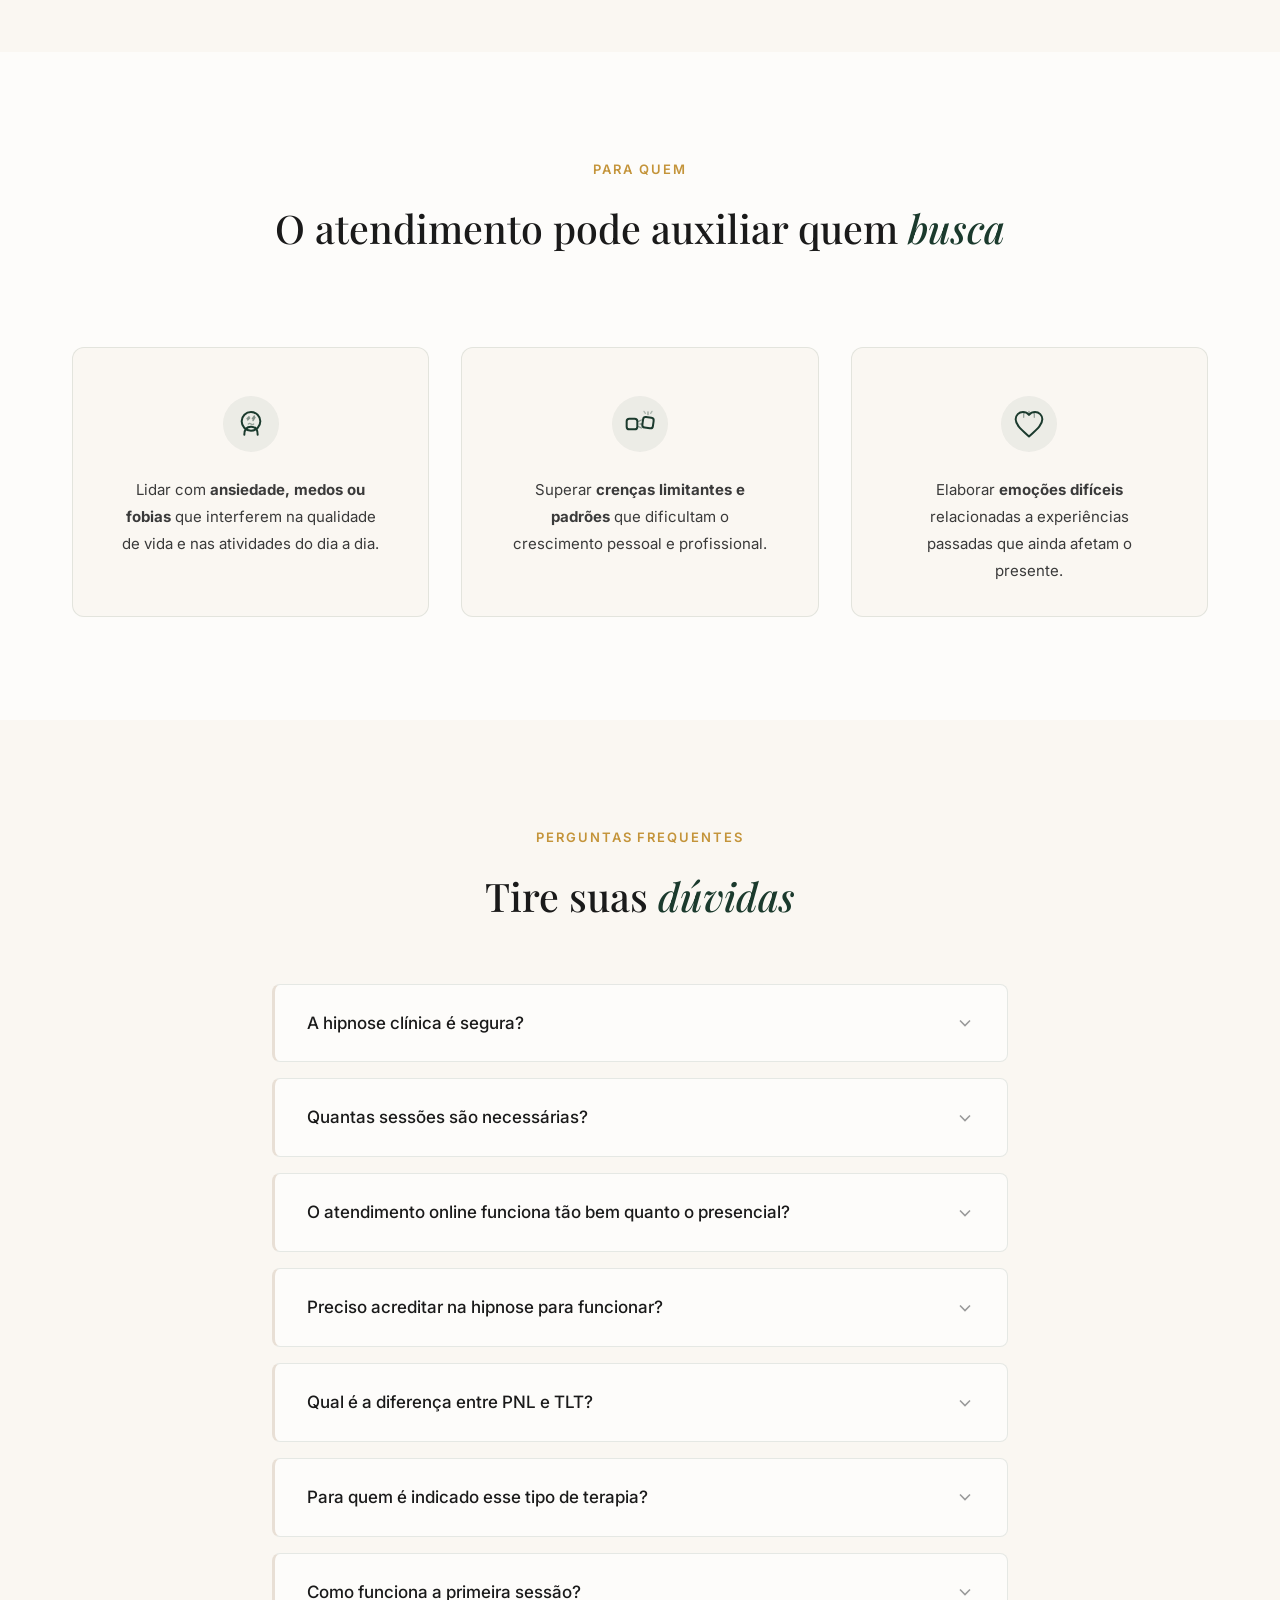
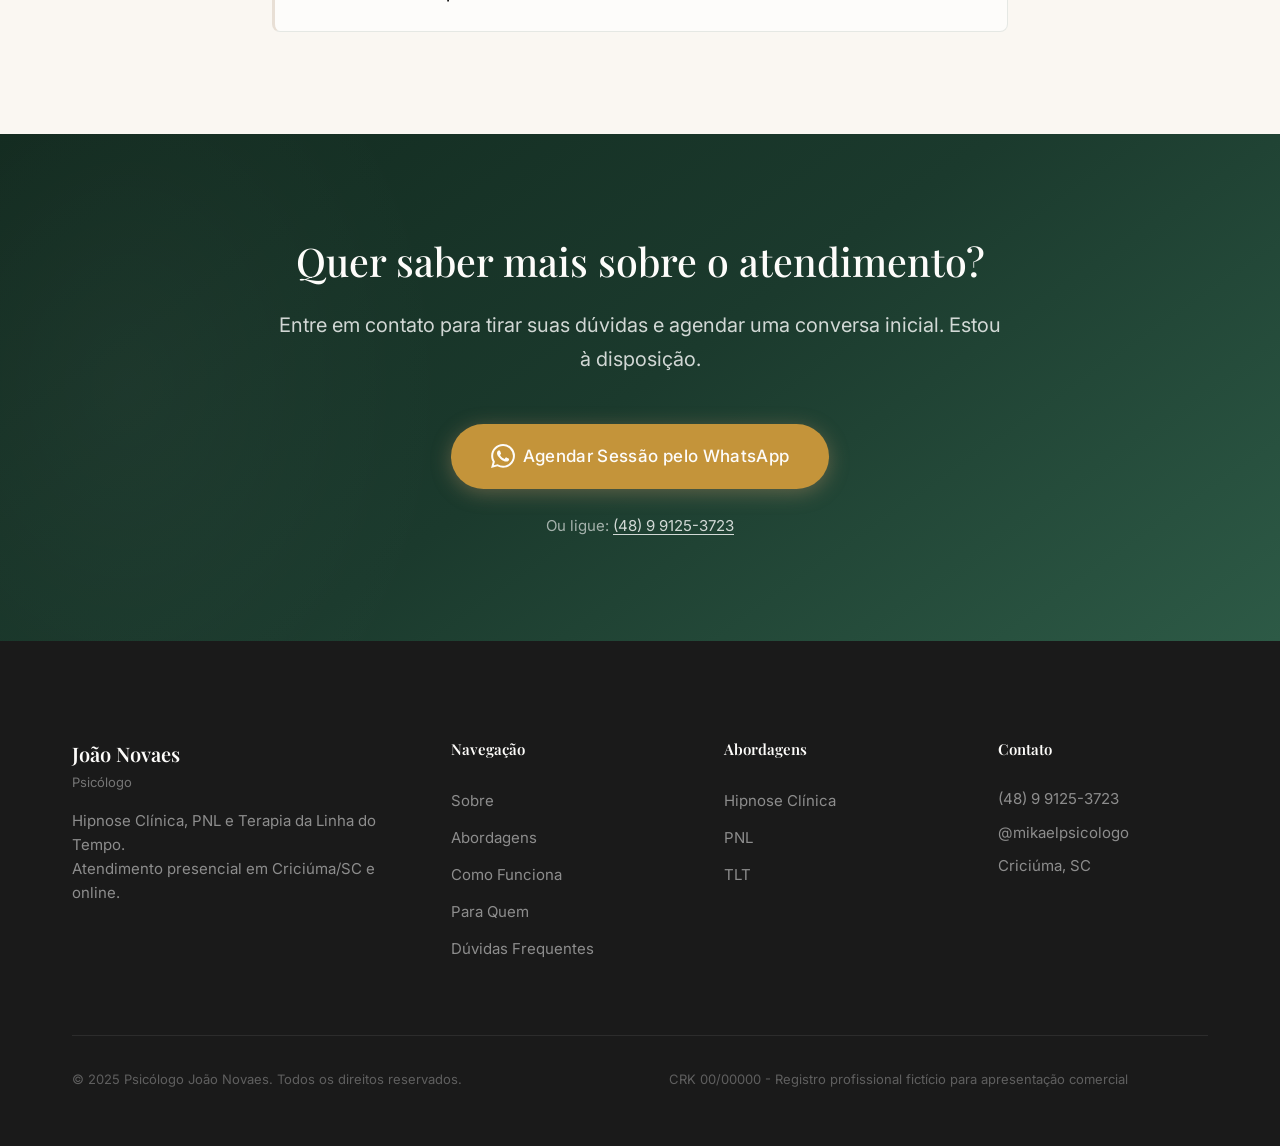
==== commit 16f9da38: "Use stock portrait for demo site" ====
--- a/index.html
+++ b/index.html
@@ -198,7 +198,7 @@
   <section class="about" id="sobre">
     <div class="about__container">
       <div class="about__image">
-        <img src="src/img/joao-novaes-portrait.svg" alt="Psicólogo João Novaes" class="about__img" loading="lazy">
+        <img src="src/img/joao-novaes.webp" alt="Psicólogo João Novaes" class="about__img" loading="lazy">
       </div>
       <div class="about__content">
         <span class="section-tag">Sobre Mim</span>
